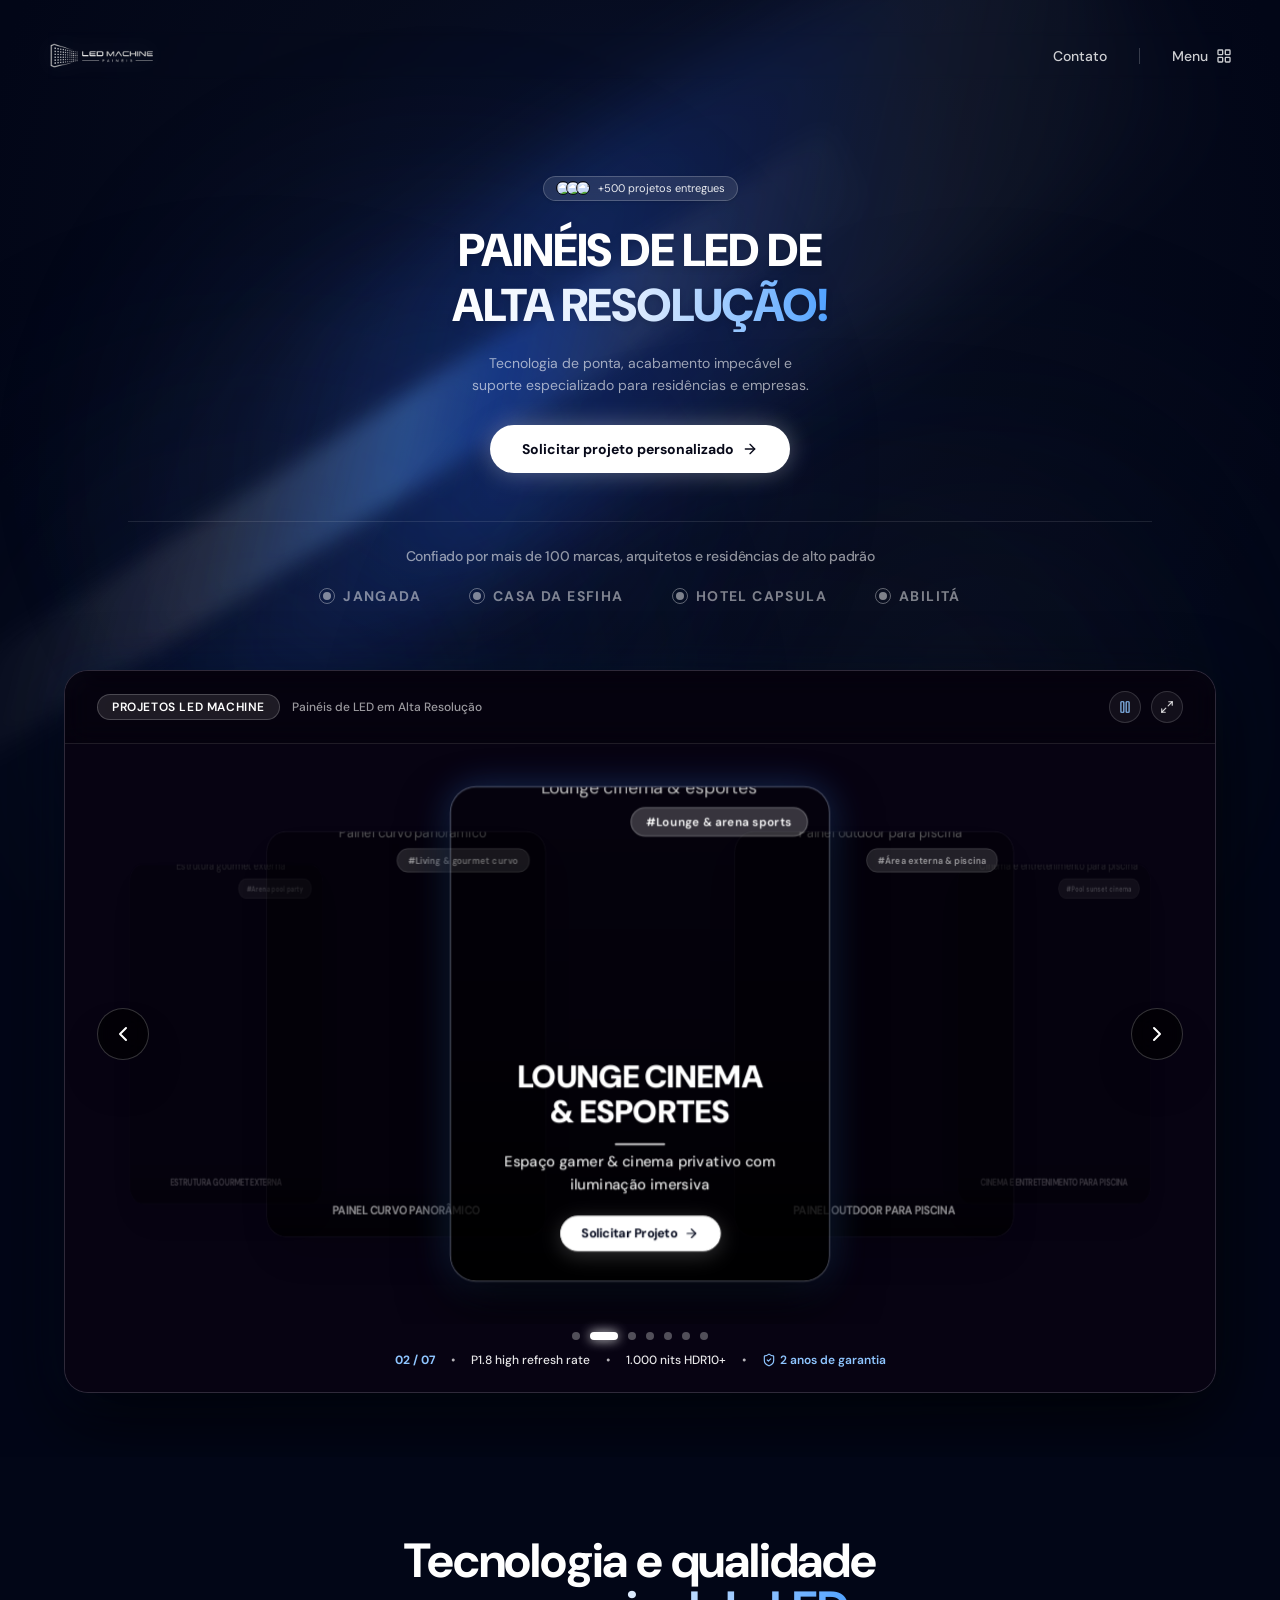
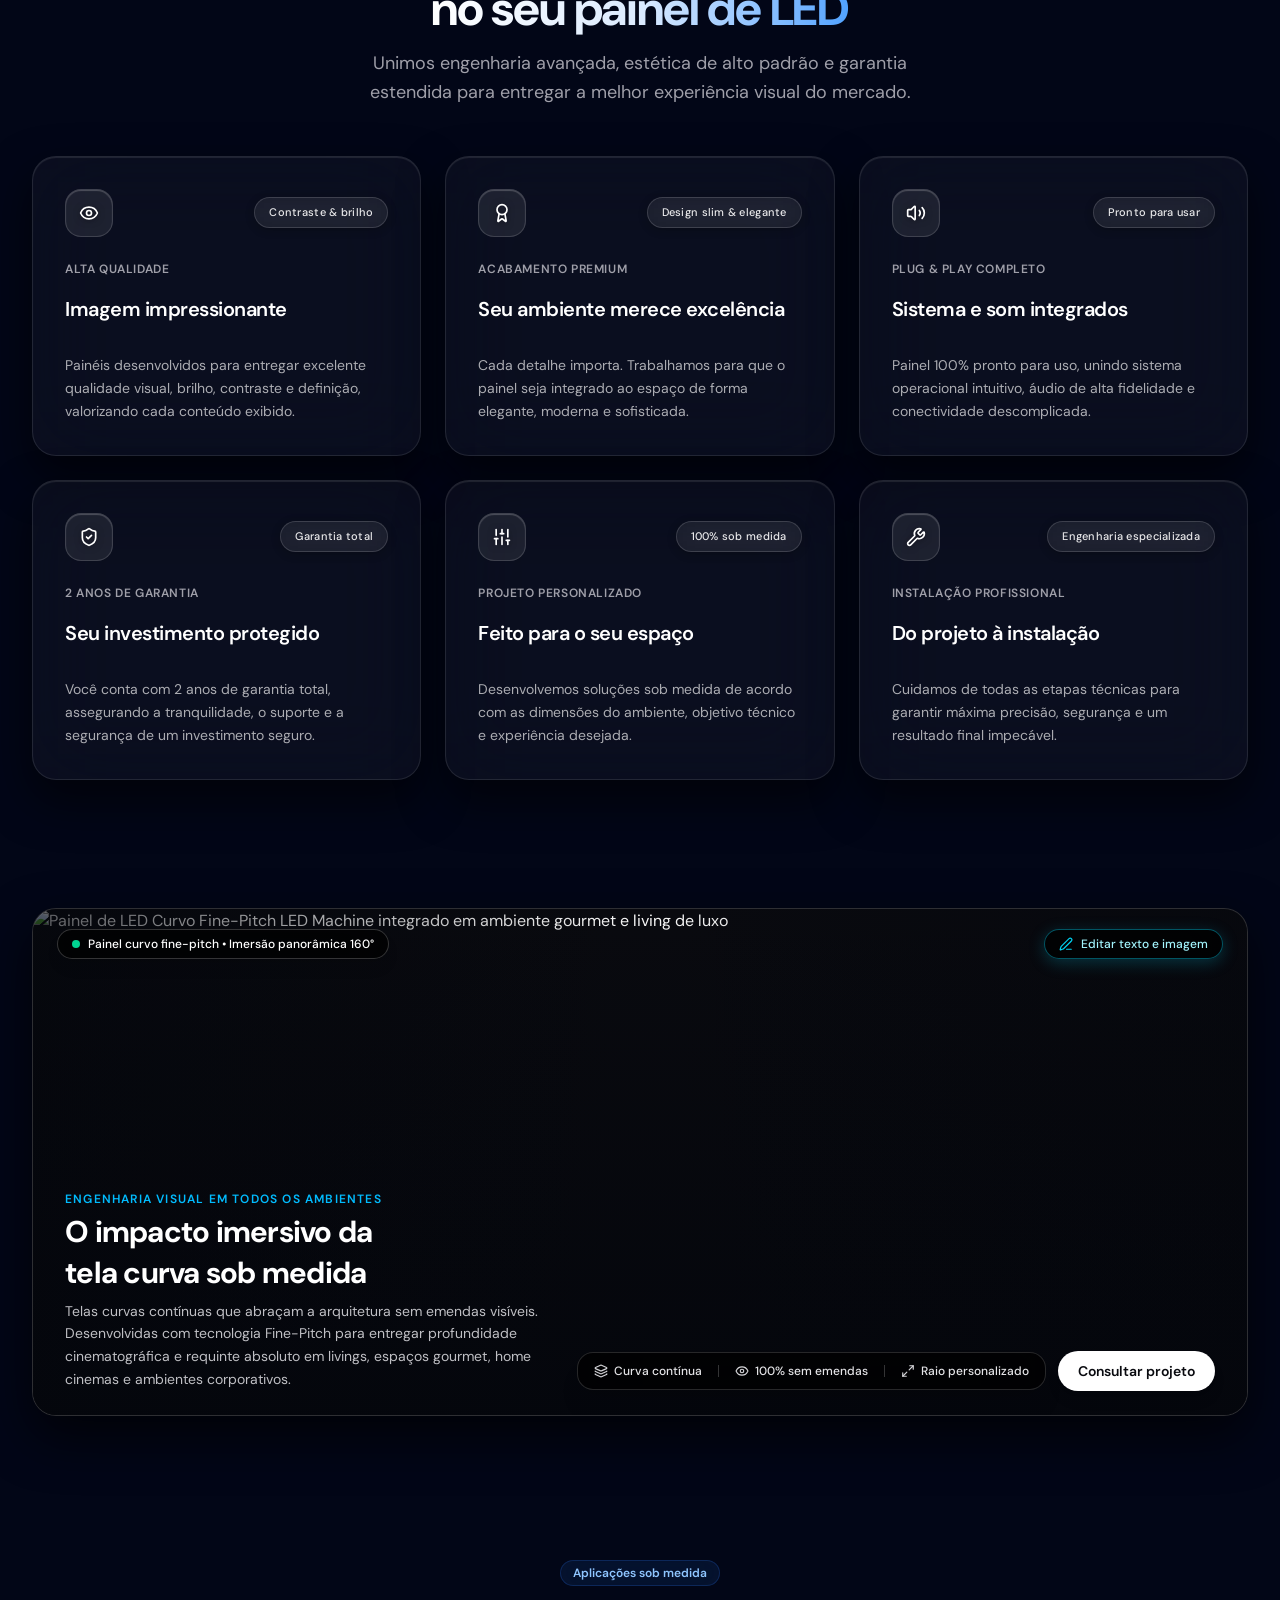
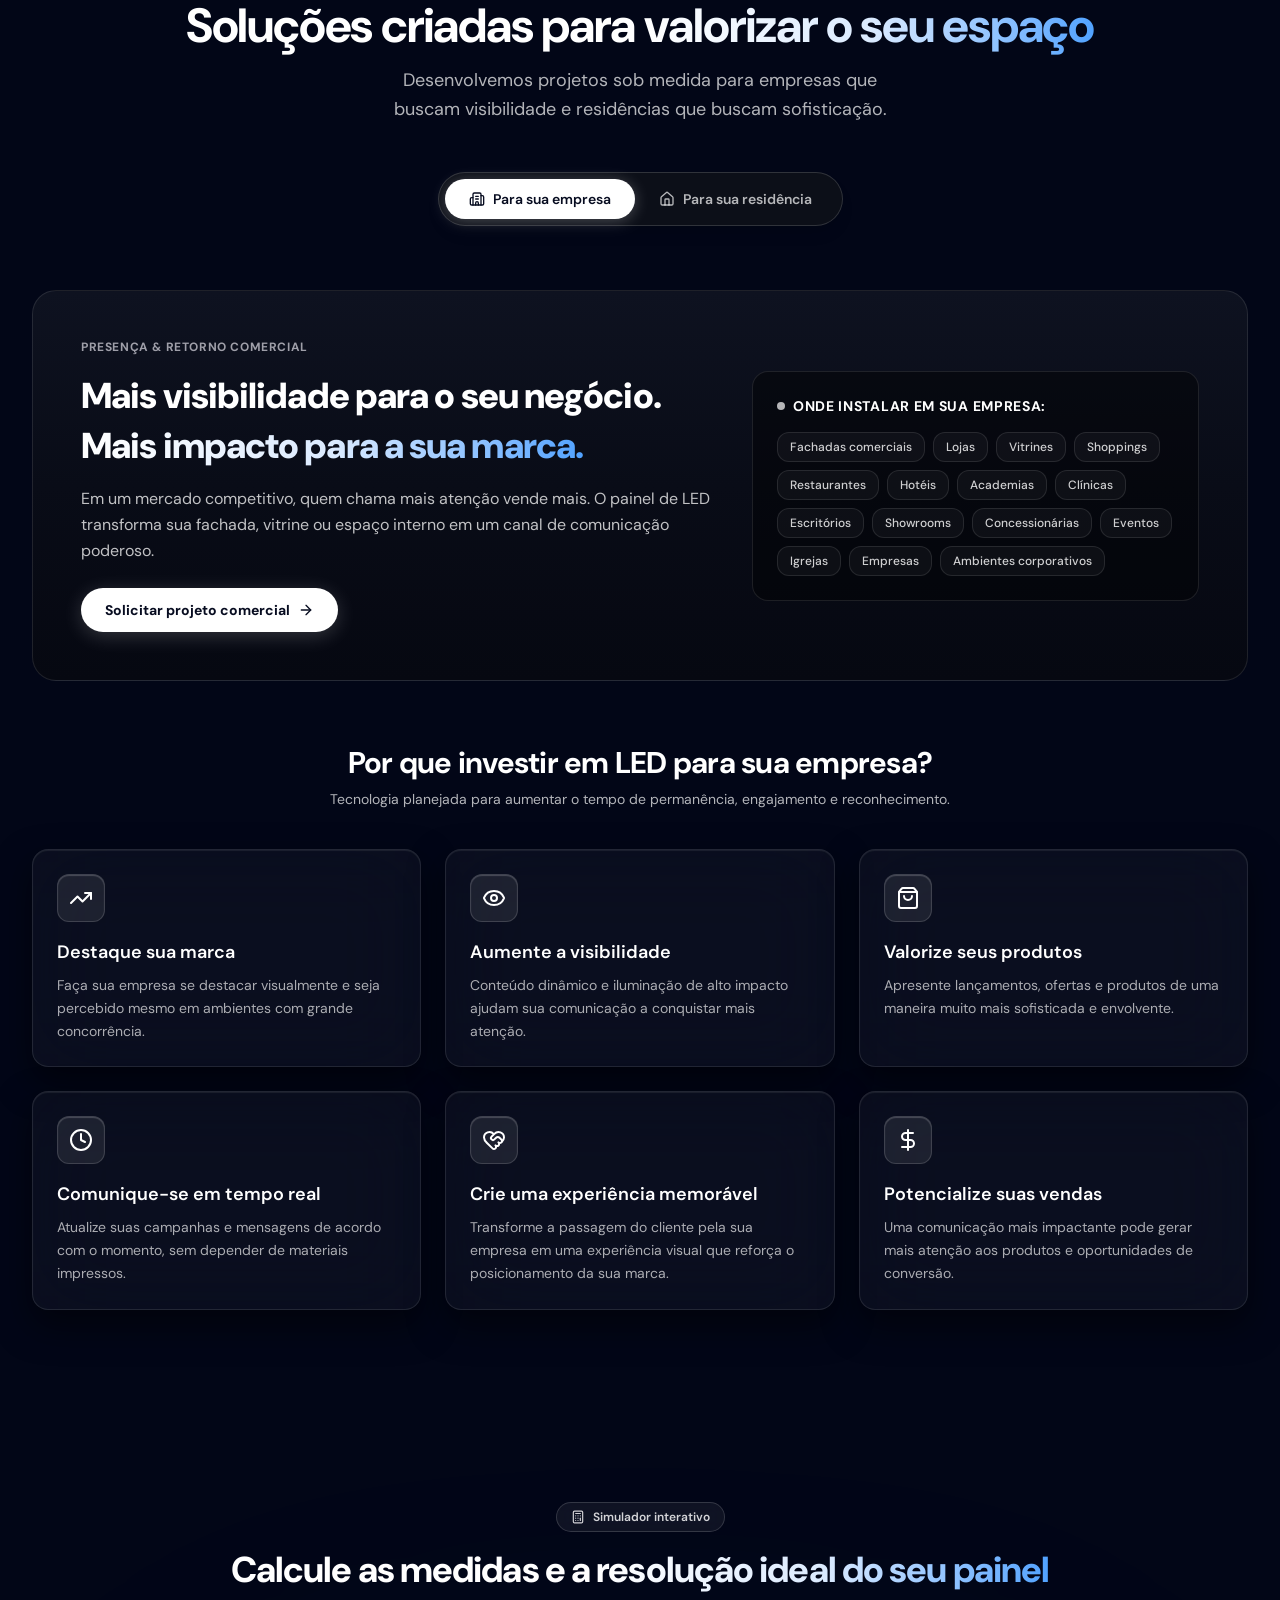
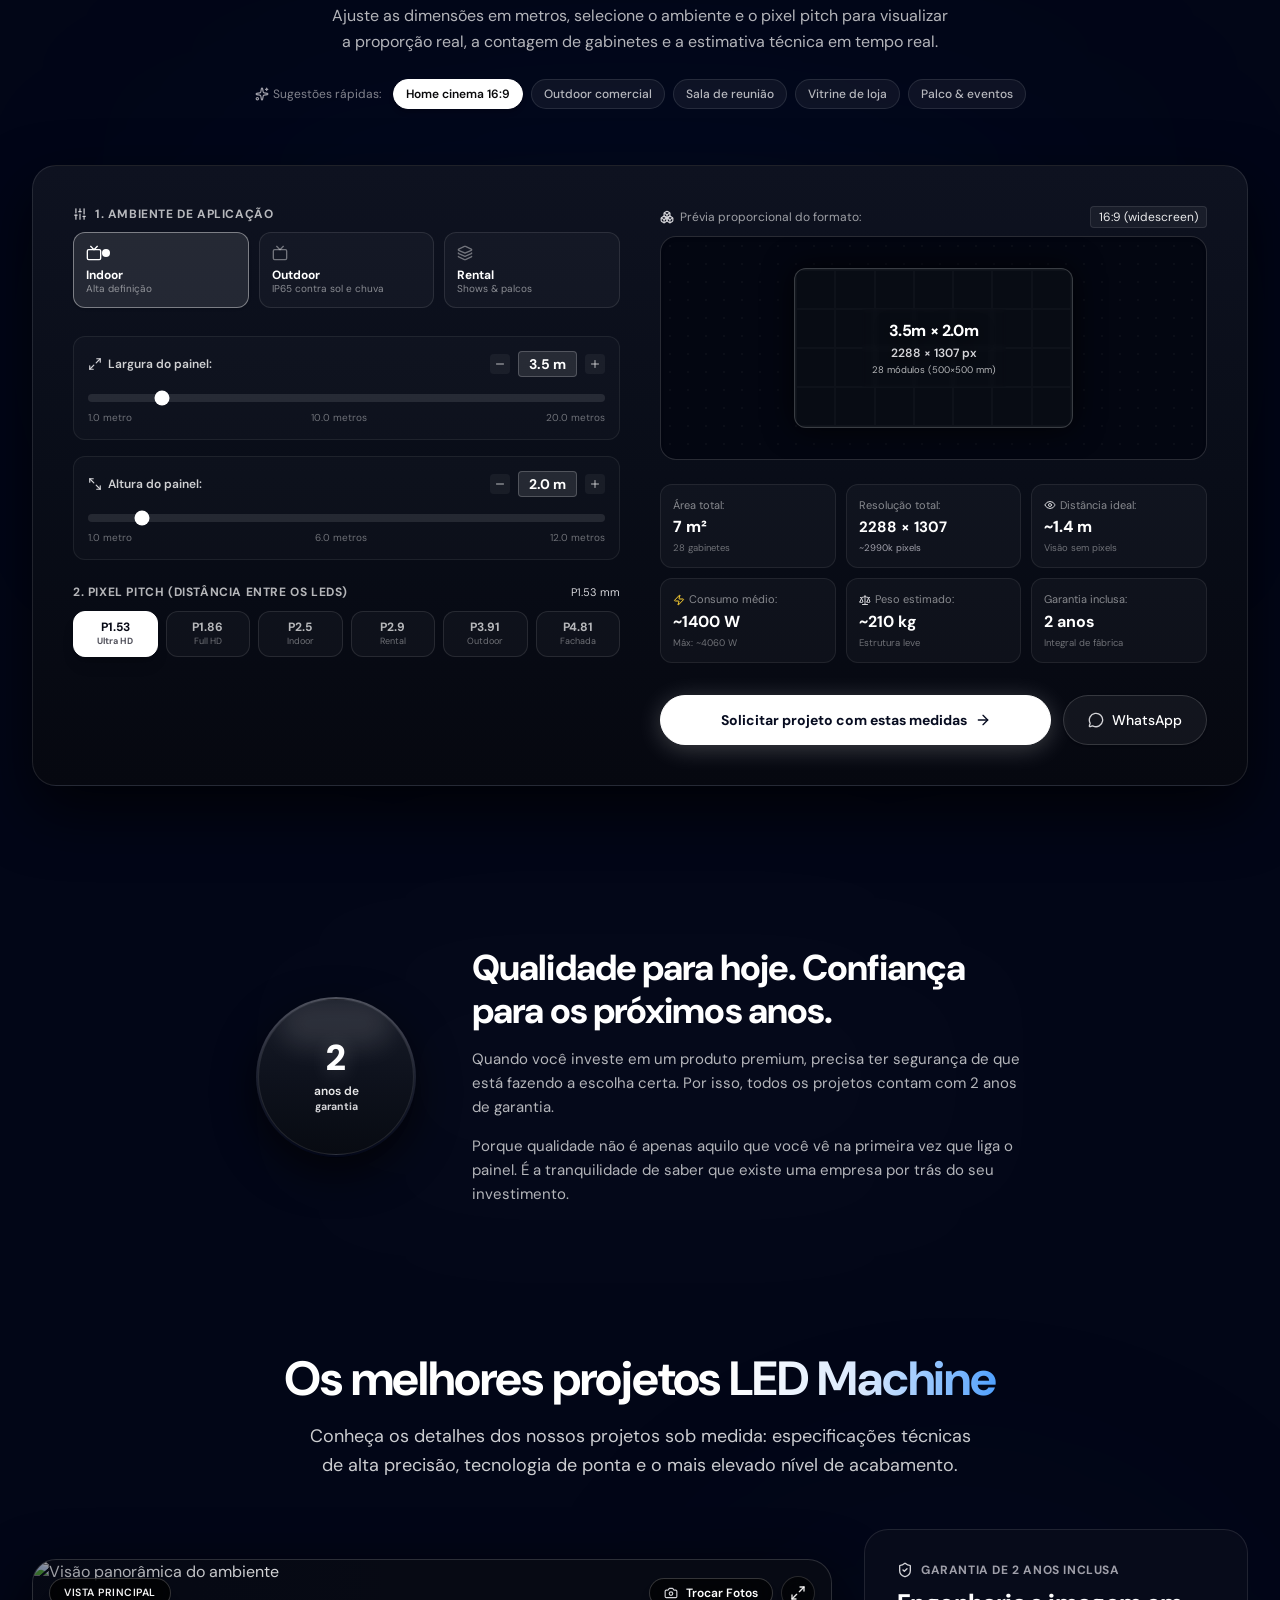
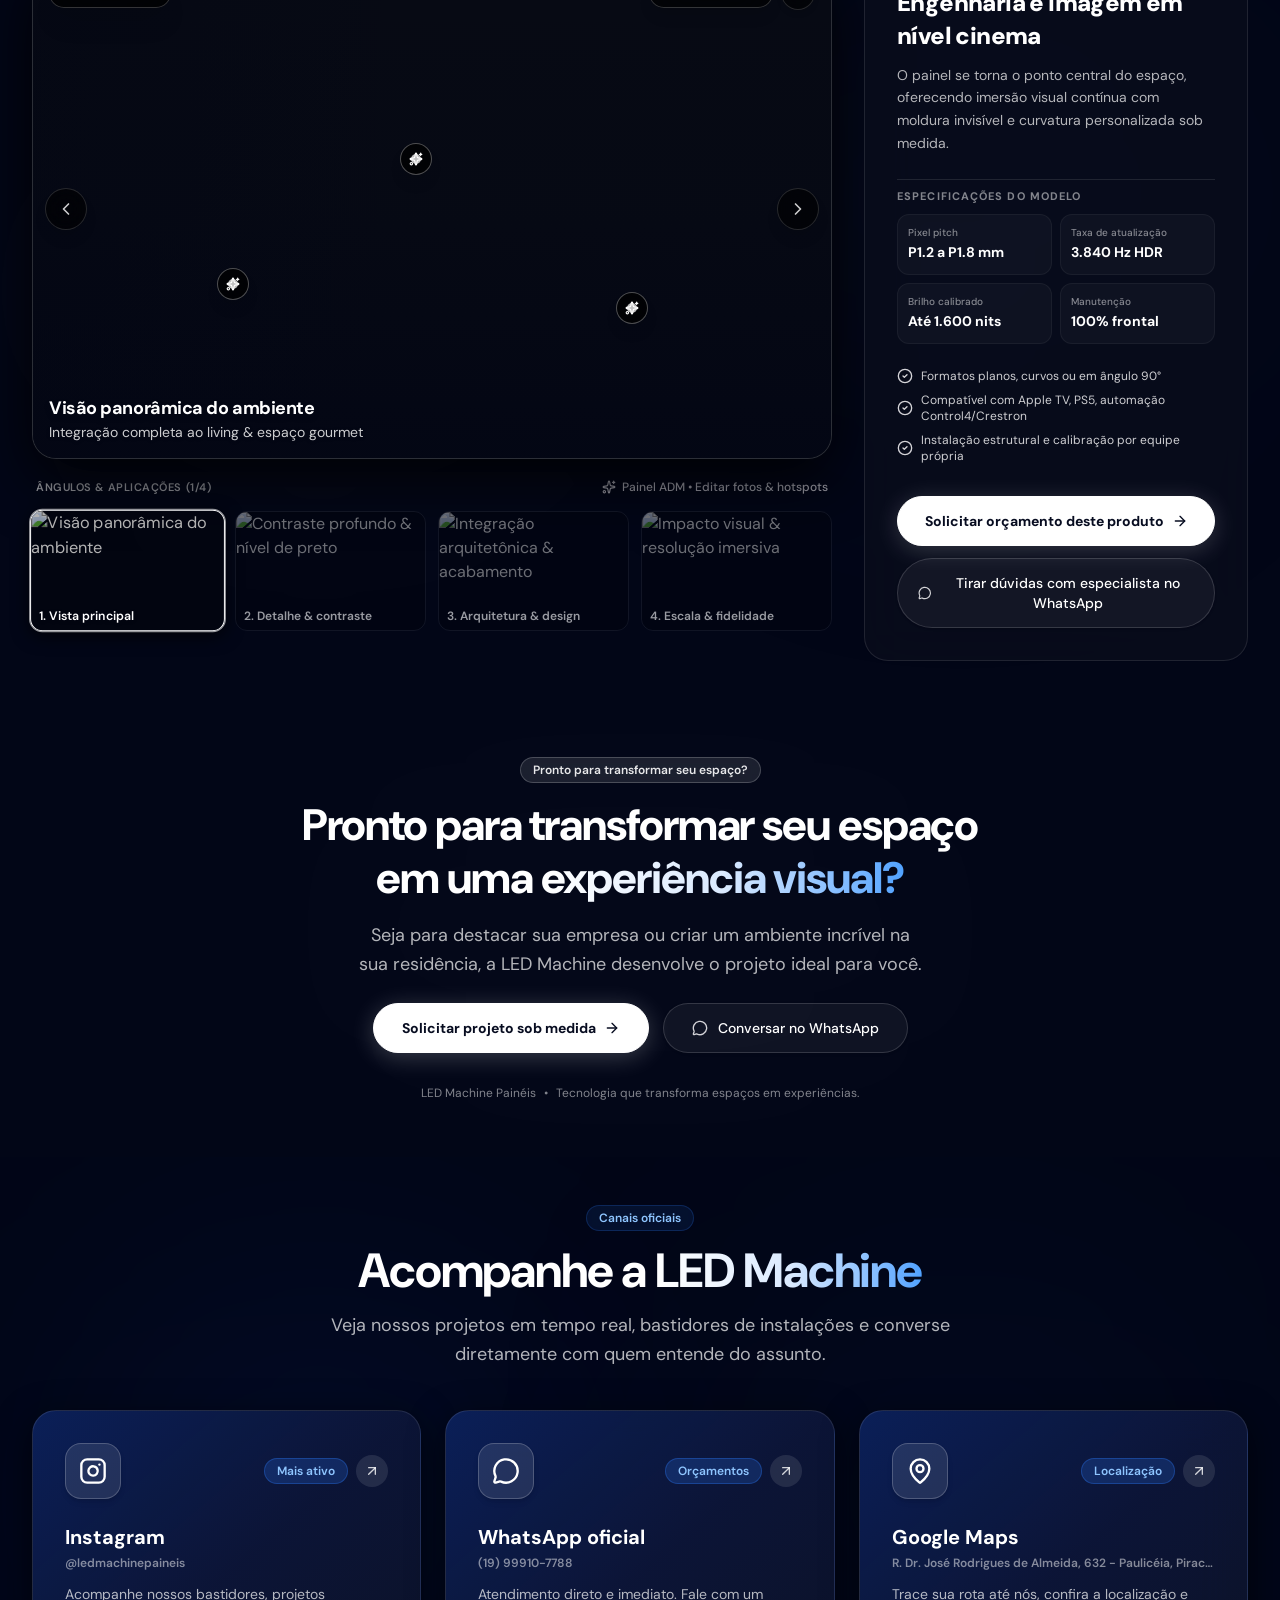
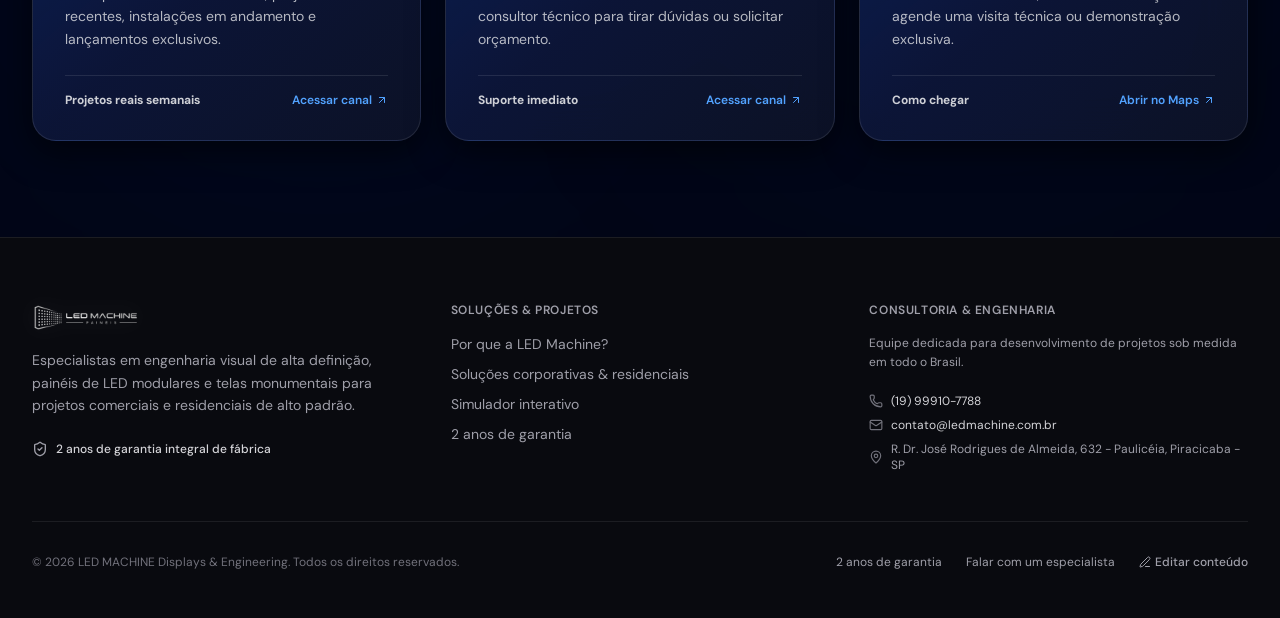
==== hostinger_public_html/index.html @ bffff094 "feat: improve text highlight in solutions section Refactor the title rendering logic in `SolutionsSe" ====
<!doctype html>
<html lang="pt-BR">
  <head>
    <meta charset="UTF-8" />
    <meta name="viewport" content="width=device-width, initial-scale=1.0" />
    <title>LED Machine Painéis — Tecnologia que transforma espaços em experiências</title>
    <meta name="description" content="Painéis de LED de alta qualidade para empresas e residências que buscam mais presença, sofisticação e uma experiência visual diferenciada. 2 anos de garantia." />
    <meta property="og:title" content="LED Machine Painéis — Tecnologia que transforma espaços em experiências" />
    <meta property="og:description" content="Painéis de LED de alta qualidade para empresas e residências que buscam mais presença, sofisticação e uma experiência visual diferenciada. 2 anos de garantia." />
    <meta property="og:type" content="website" />
    <meta name="twitter:card" content="summary_large_image" />
    <link rel="preconnect" href="https://fonts.googleapis.com">
    <link rel="preconnect" href="https://fonts.gstatic.com" crossorigin>
    <link href="https://fonts.googleapis.com/css2?family=DM+Sans:ital,opsz,wght@0,9..40,100..1000;1,9..40,100..1000&display=swap" rel="stylesheet">
    <script type="module" crossorigin src="./assets/index-CLi89p5f.js"></script>
    <link rel="stylesheet" crossorigin href="./assets/index-Dbx97ll_.css">
  </head>
  <body class="bg-[#020617] text-[#ffffff] font-sans antialiased overflow-x-hidden selection:bg-blue-600 selection:text-white">
    <div id="root"></div>
  </body>
</html>
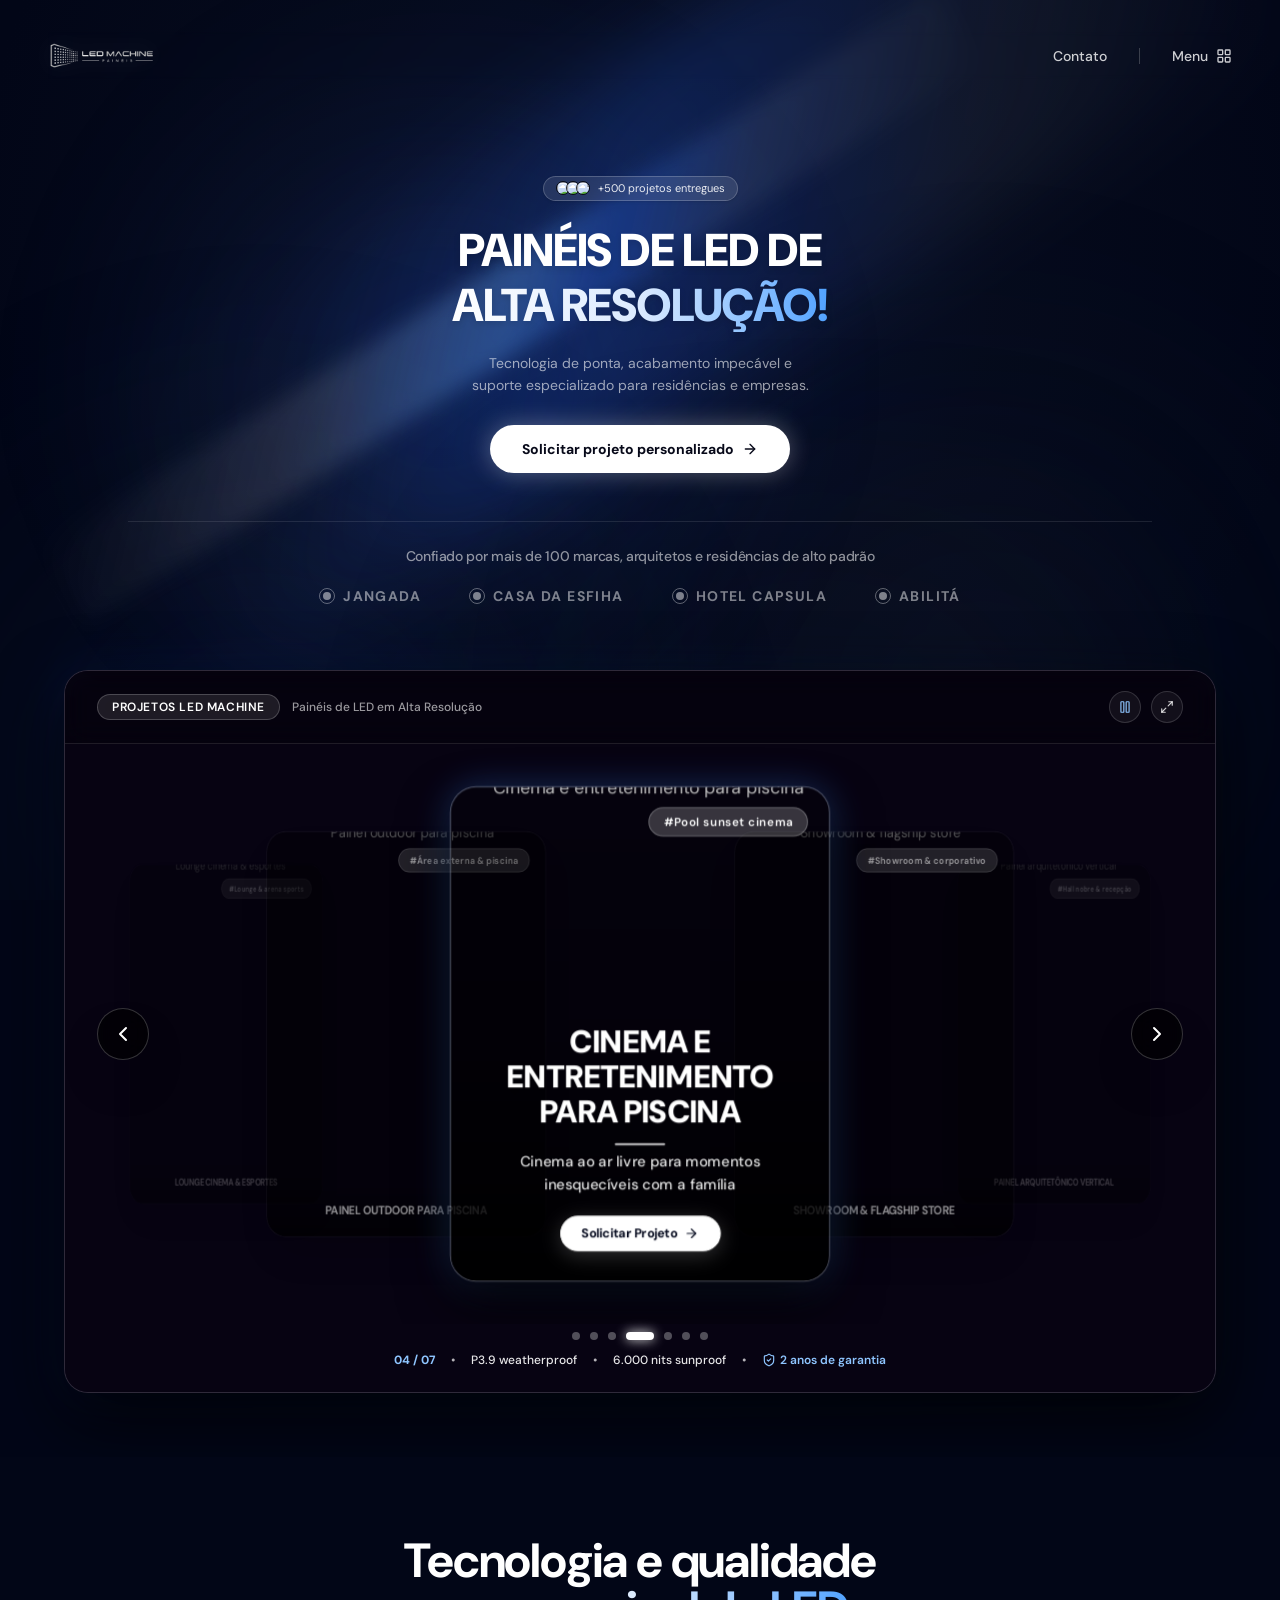
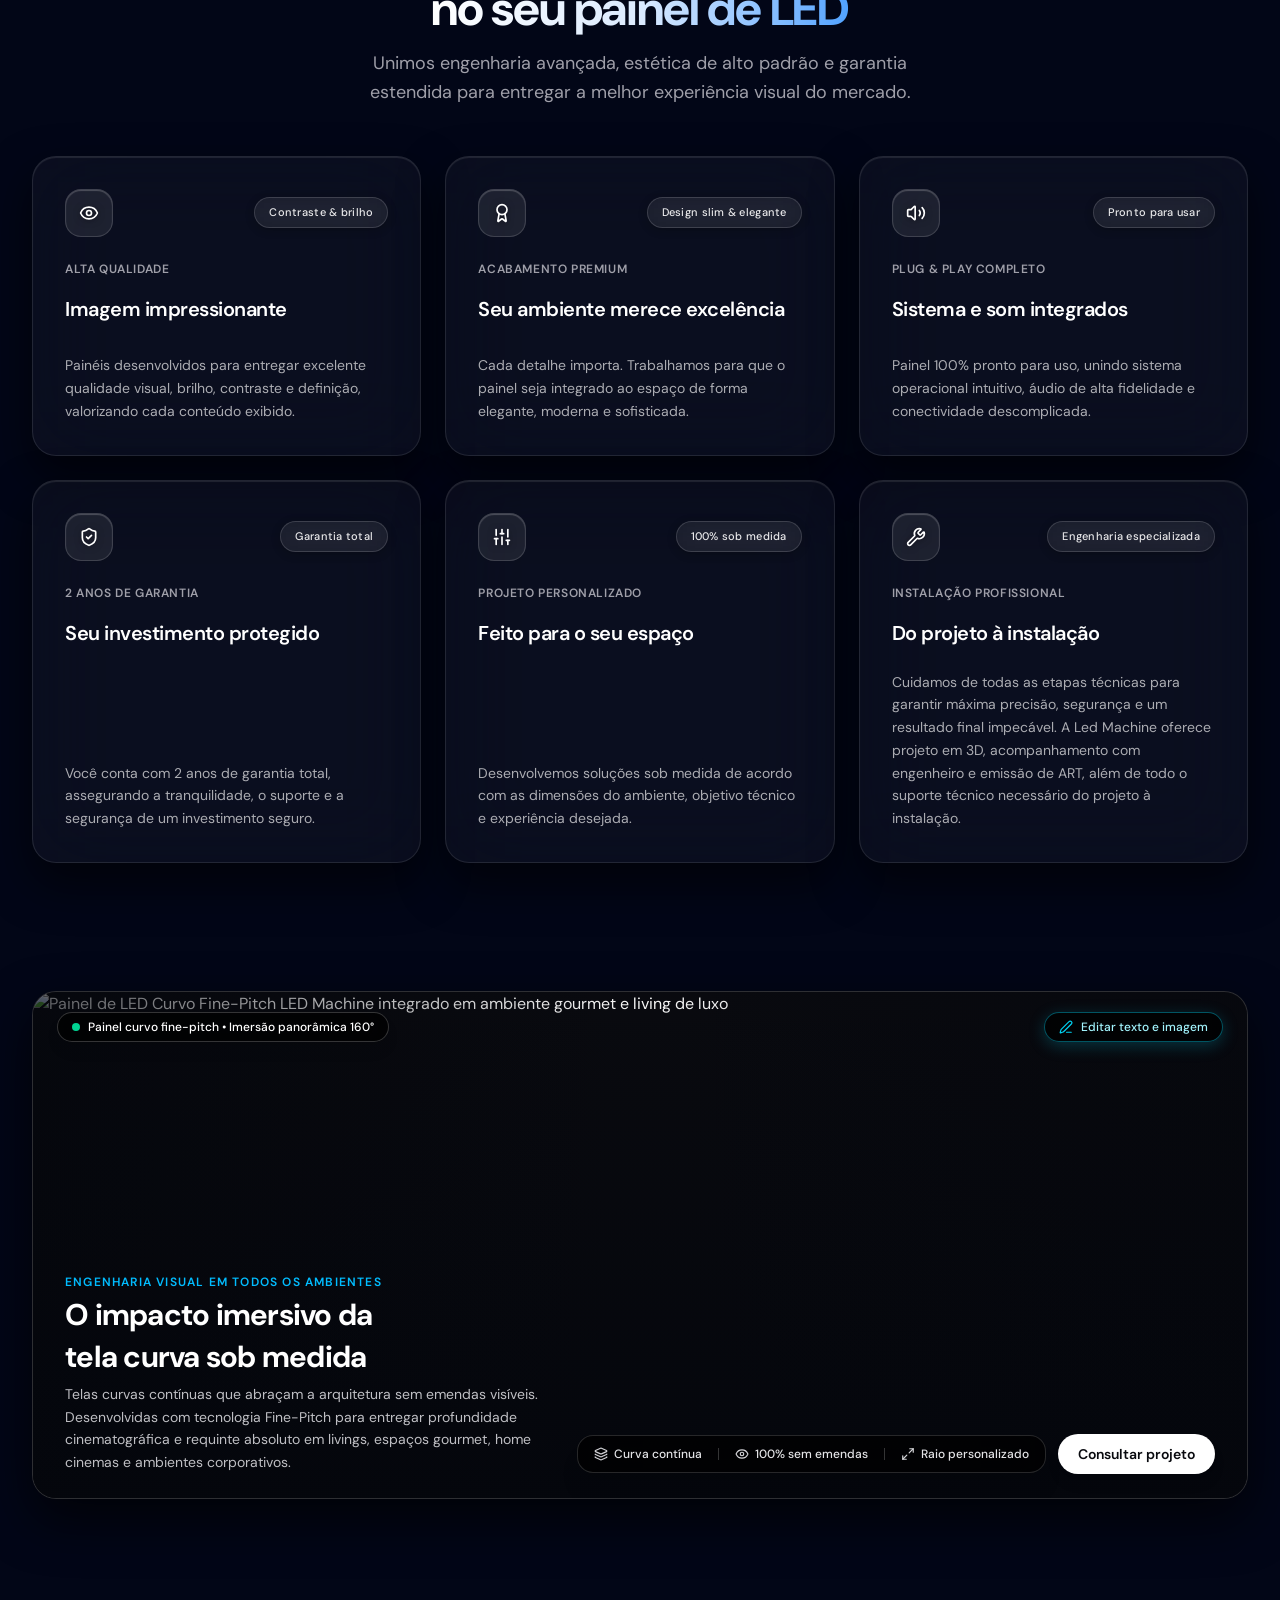
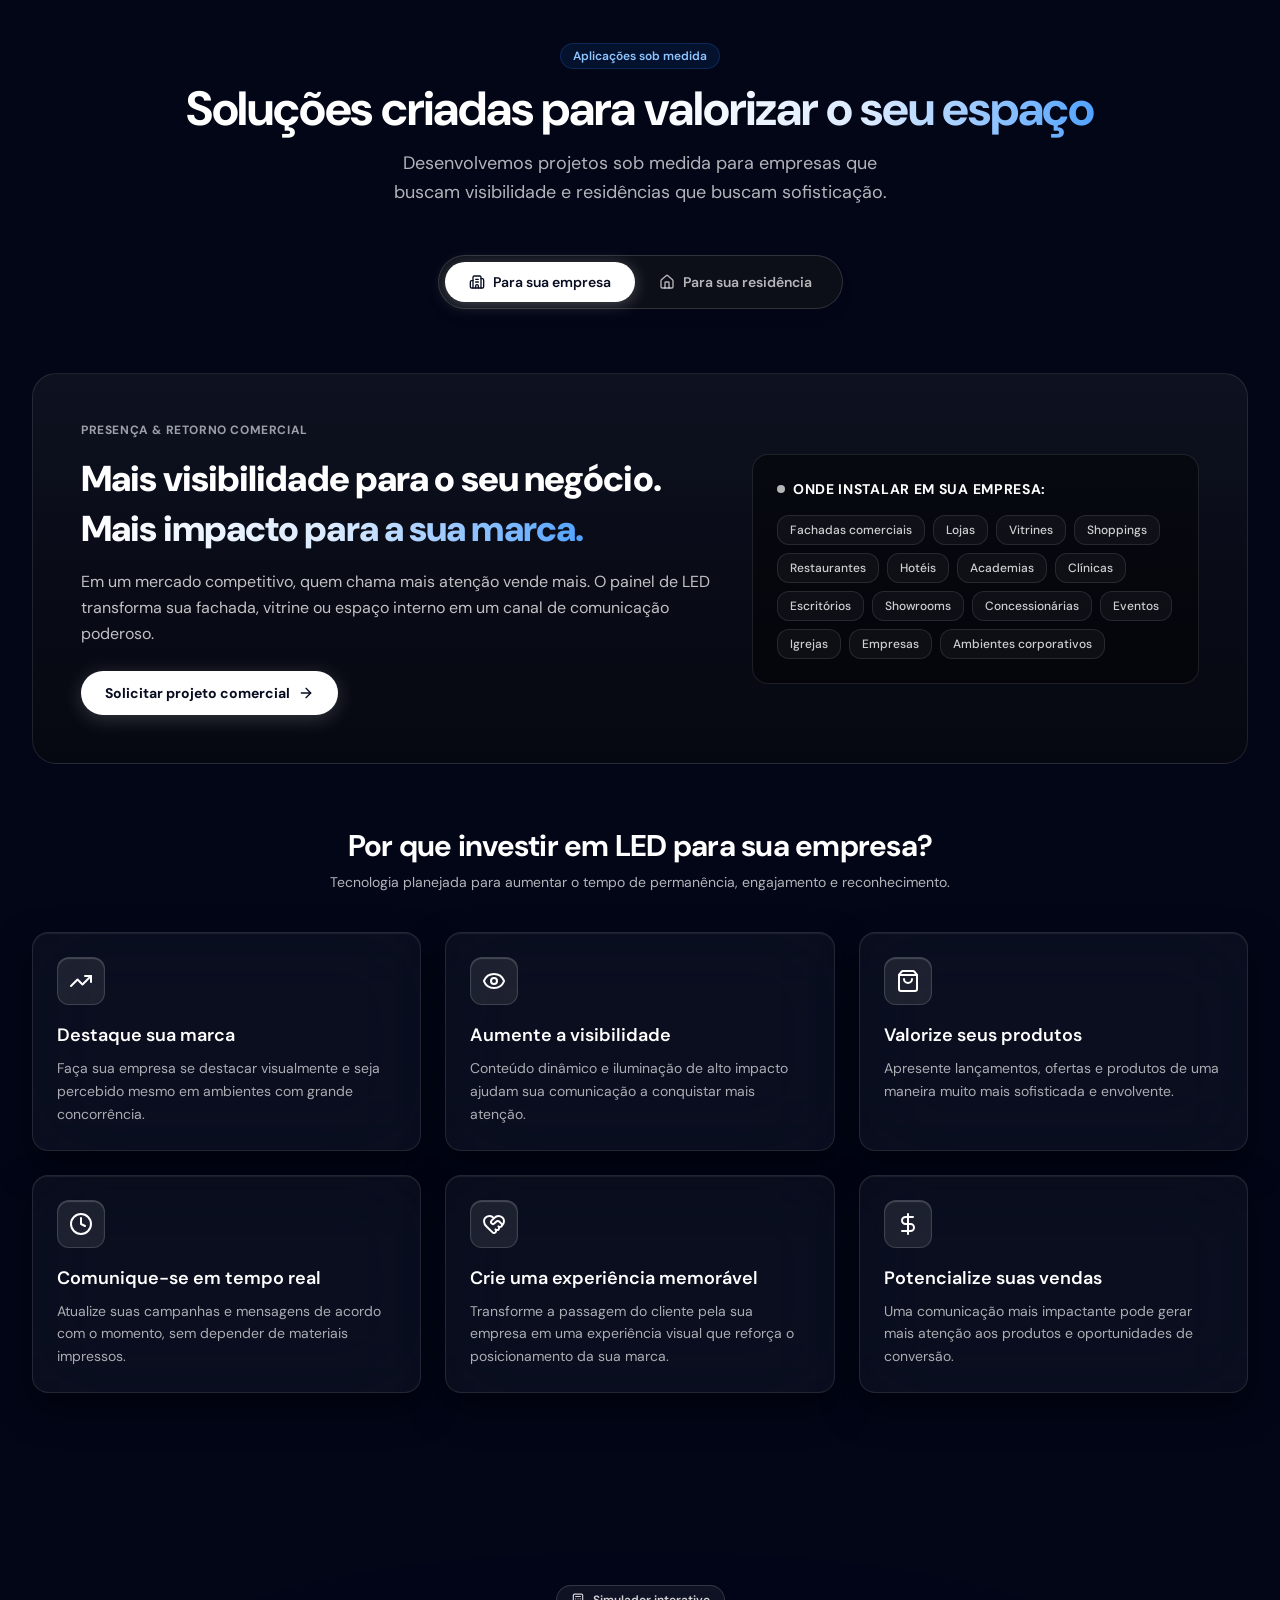
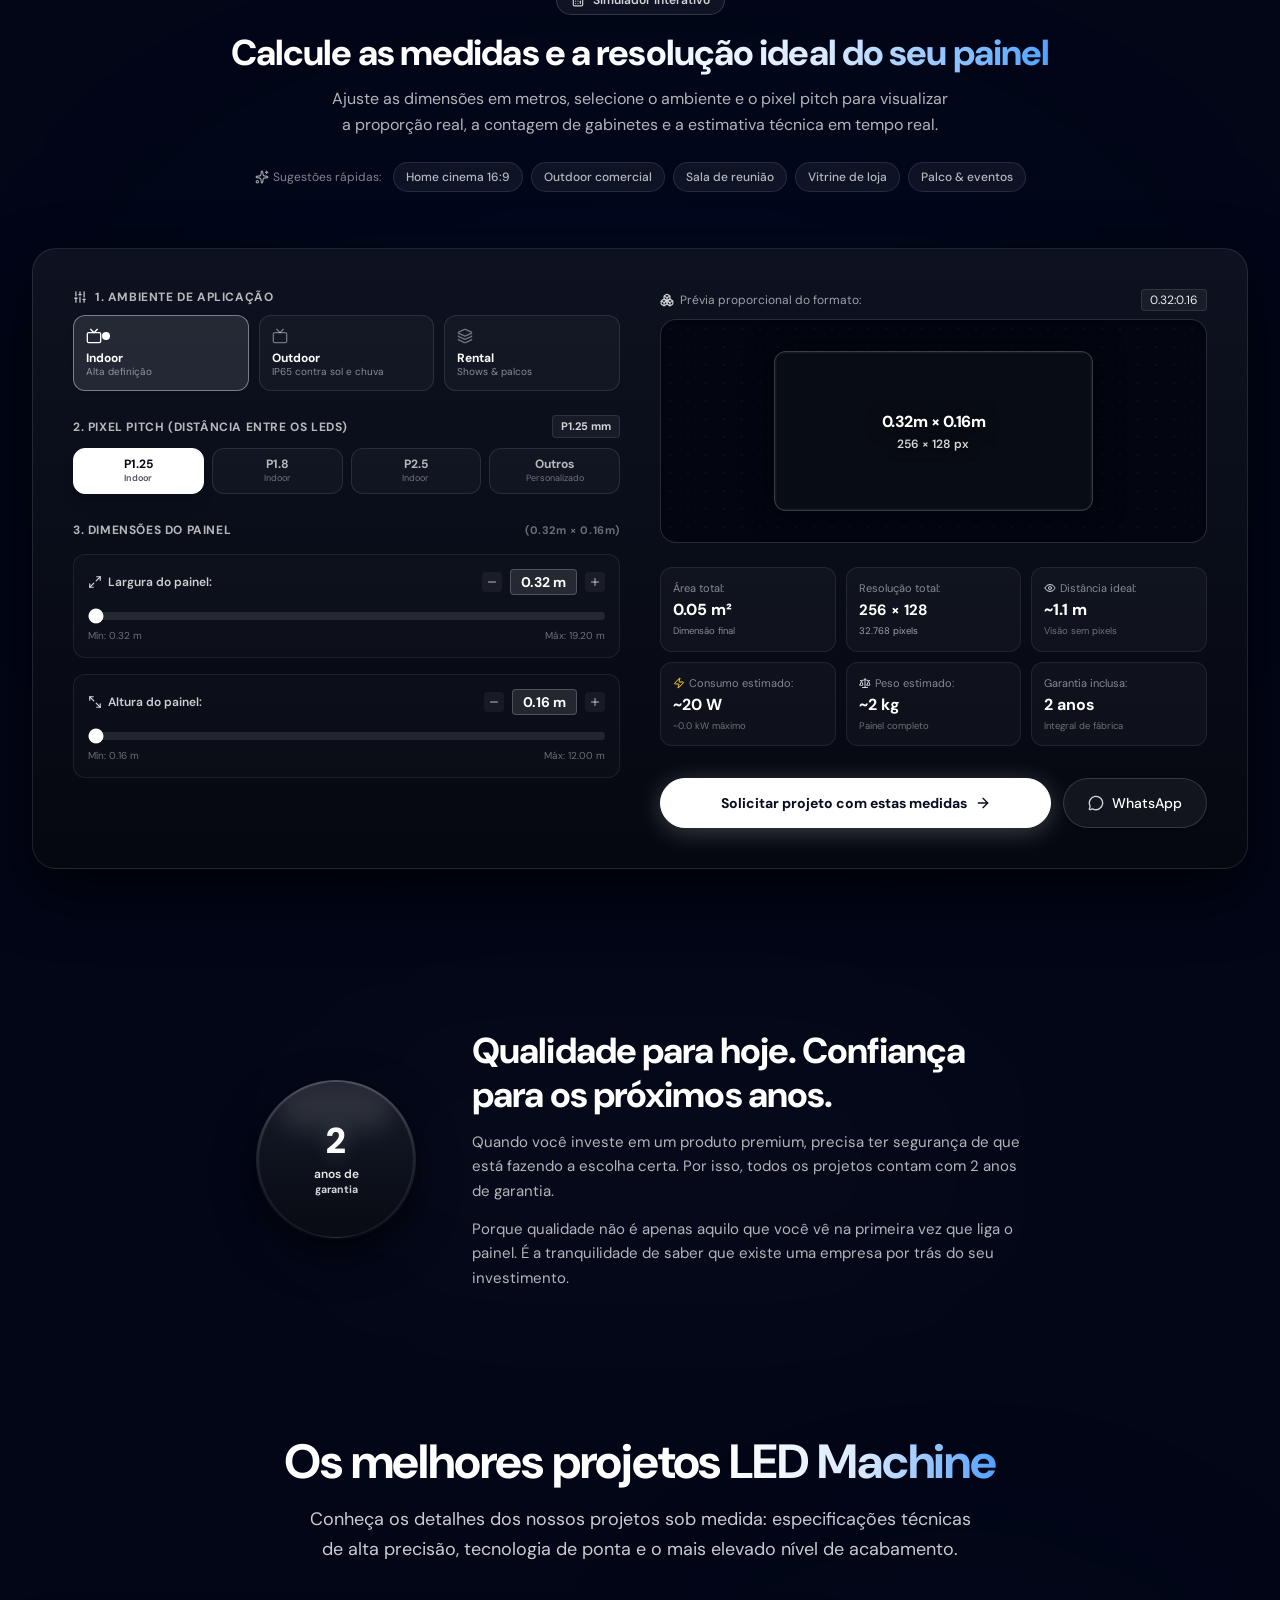
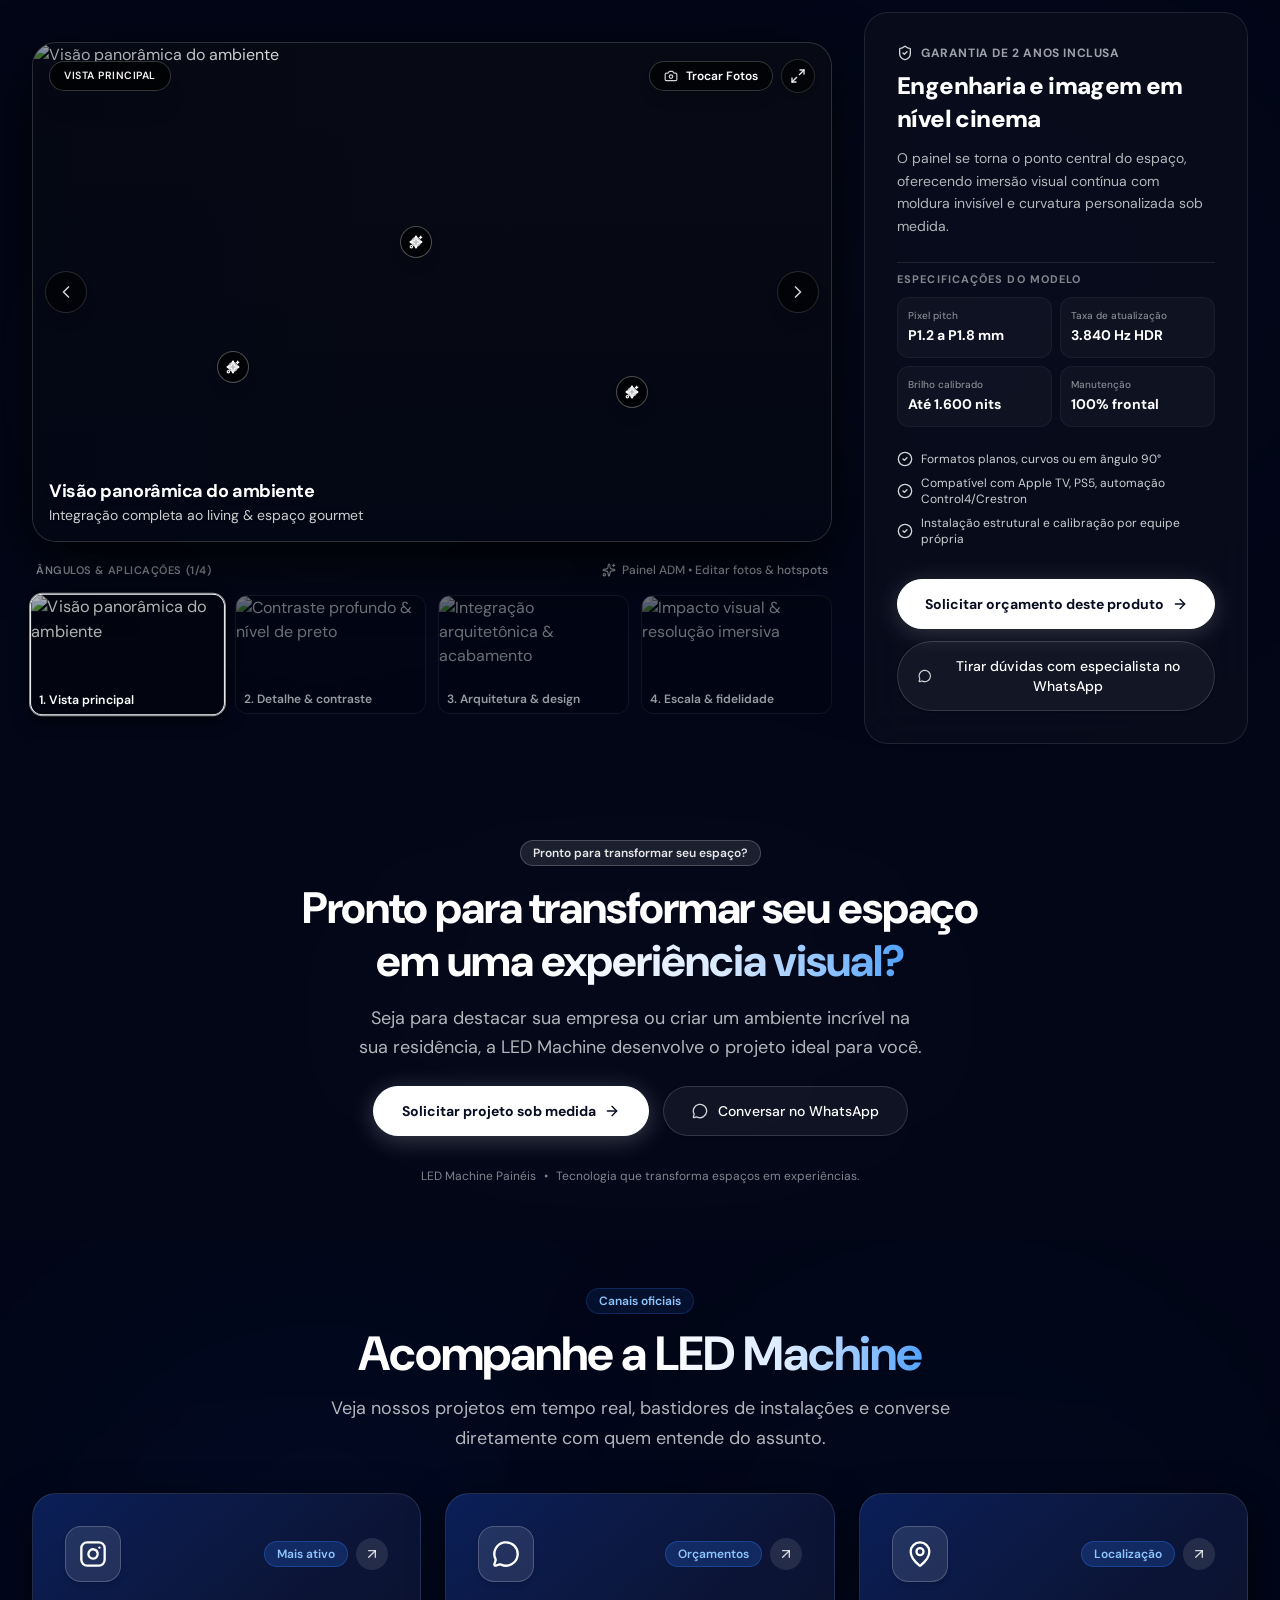
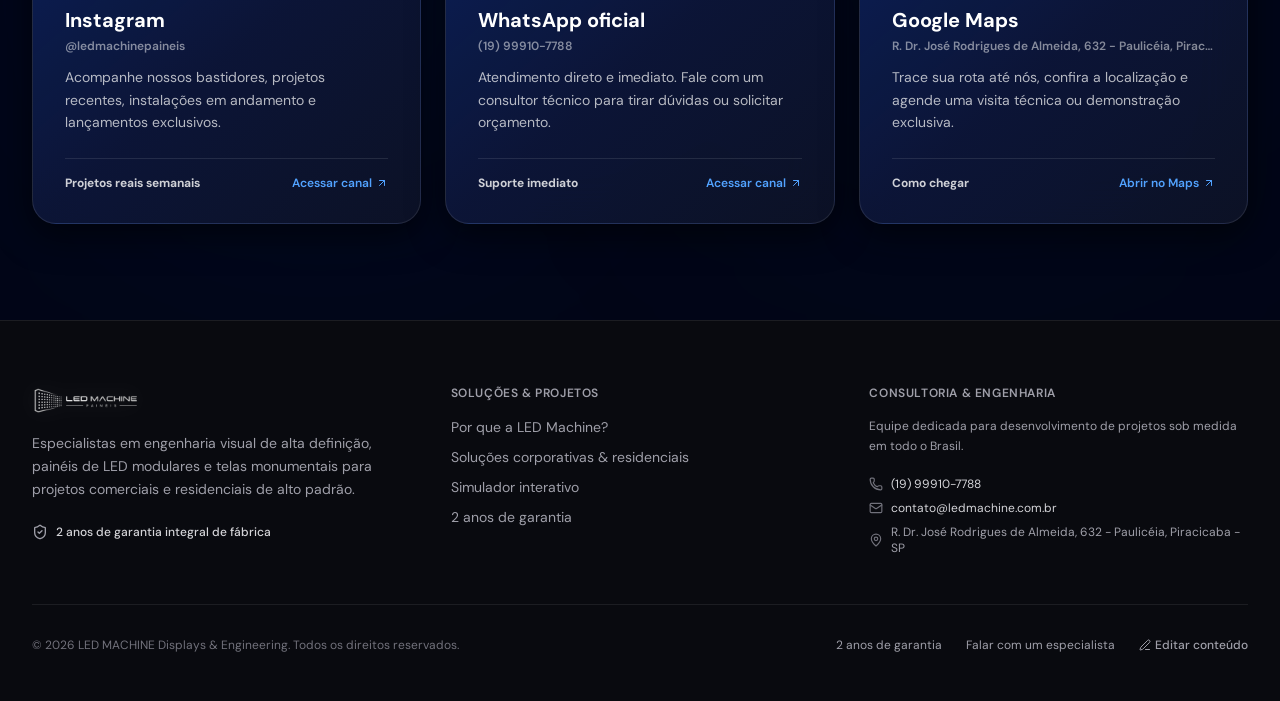
==== commit 0f2ed82b: "chore: configure hosting and update assets - Add Apache configuration for SPA routing, HTTPS redirec" ====
--- a/hostinger_public_html/index.html
+++ b/hostinger_public_html/index.html
@@ -12,8 +12,8 @@
     <link rel="preconnect" href="https://fonts.googleapis.com">
     <link rel="preconnect" href="https://fonts.gstatic.com" crossorigin>
     <link href="https://fonts.googleapis.com/css2?family=DM+Sans:ital,opsz,wght@0,9..40,100..1000;1,9..40,100..1000&display=swap" rel="stylesheet">
-    <script type="module" crossorigin src="./assets/index-CLi89p5f.js"></script>
-    <link rel="stylesheet" crossorigin href="./assets/index-Dbx97ll_.css">
+    <script type="module" crossorigin src="./assets/index-DTysBjjG.js"></script>
+    <link rel="stylesheet" crossorigin href="./assets/index-f1JLbpvz.css">
   </head>
   <body class="bg-[#020617] text-[#ffffff] font-sans antialiased overflow-x-hidden selection:bg-blue-600 selection:text-white">
     <div id="root"></div>
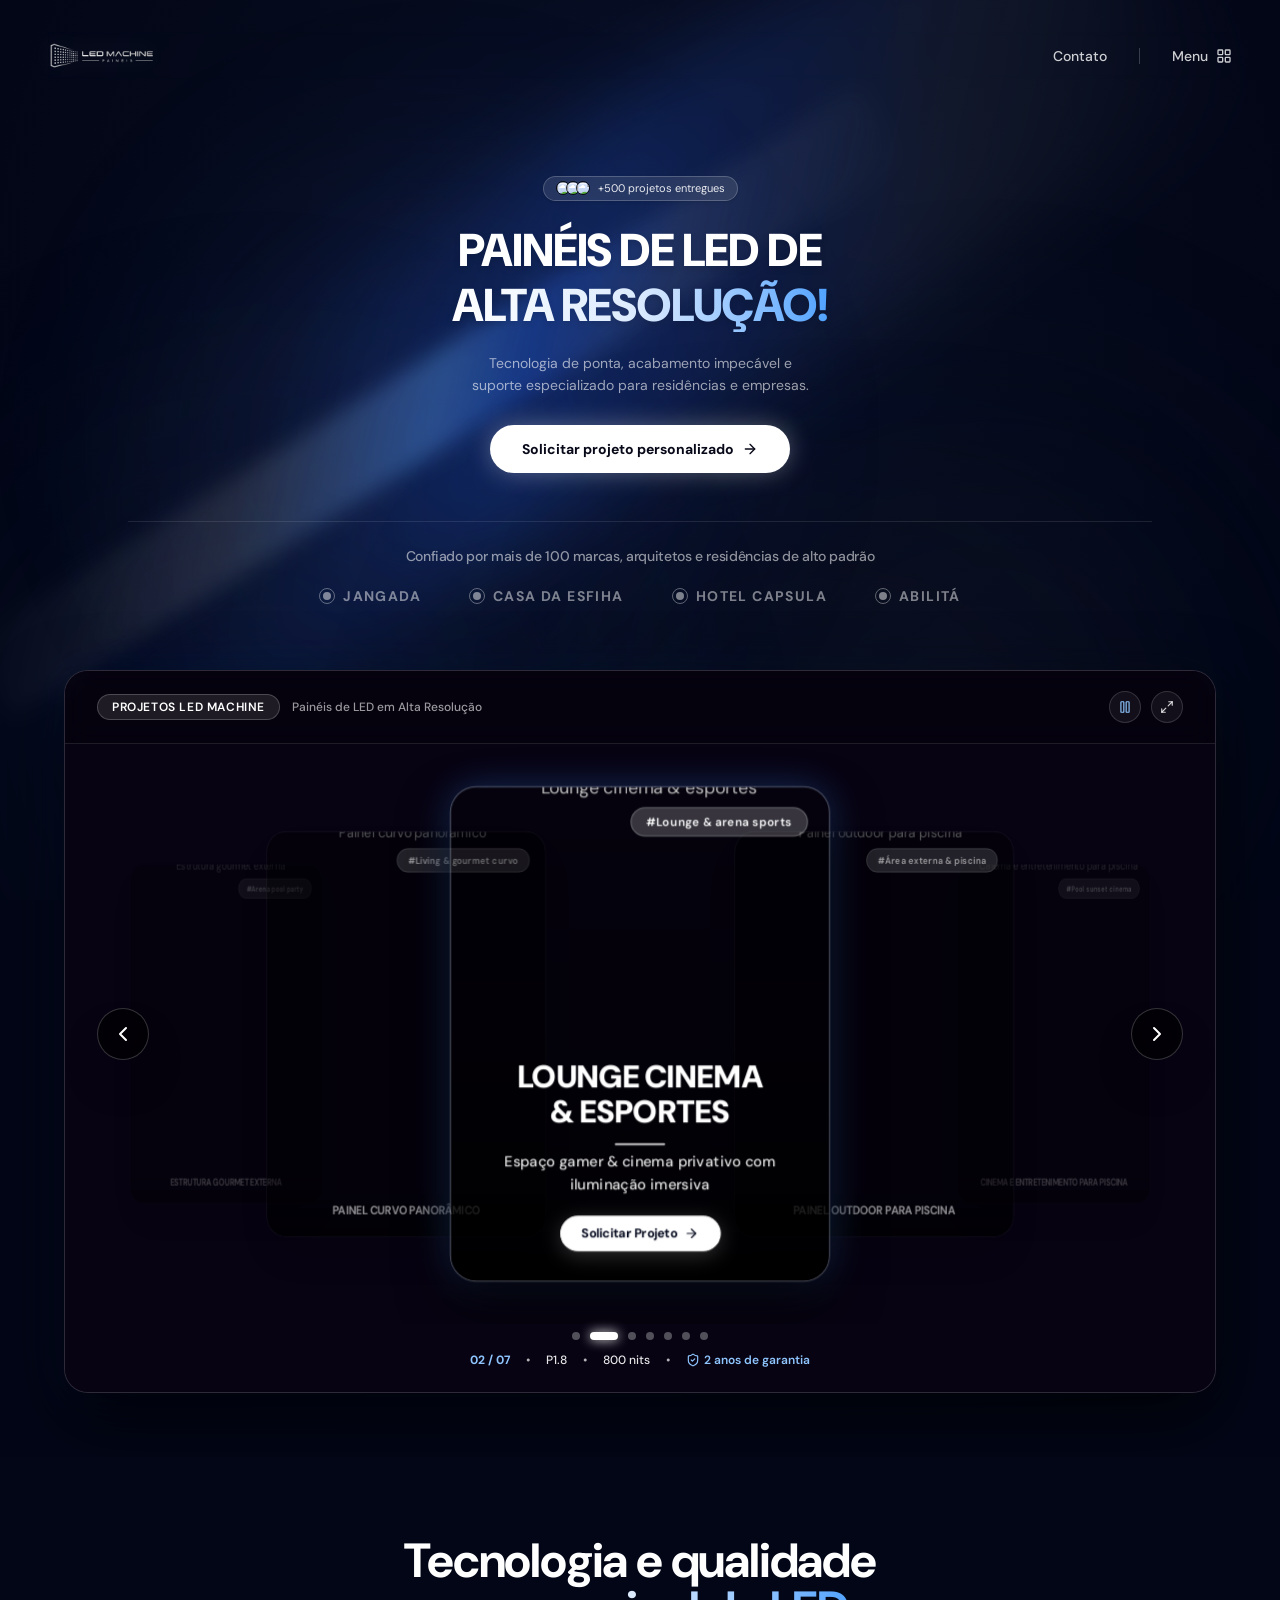
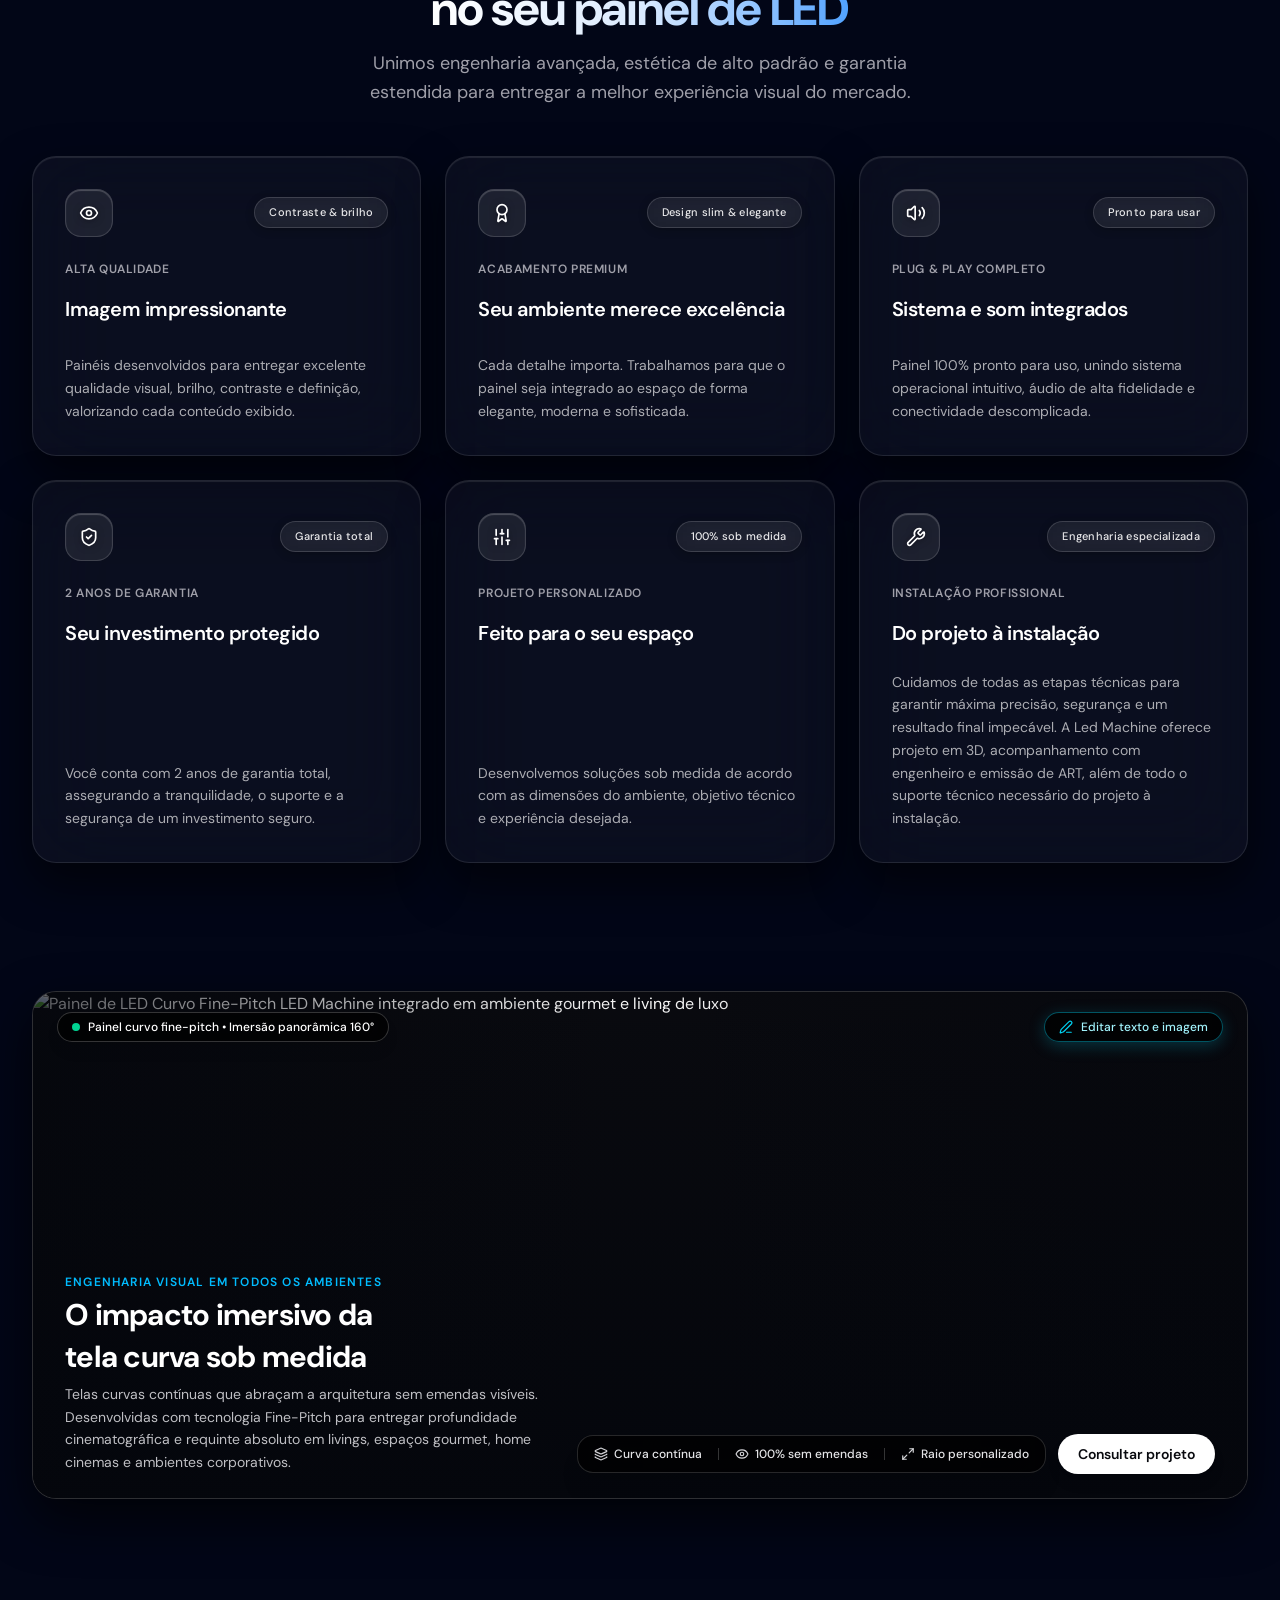
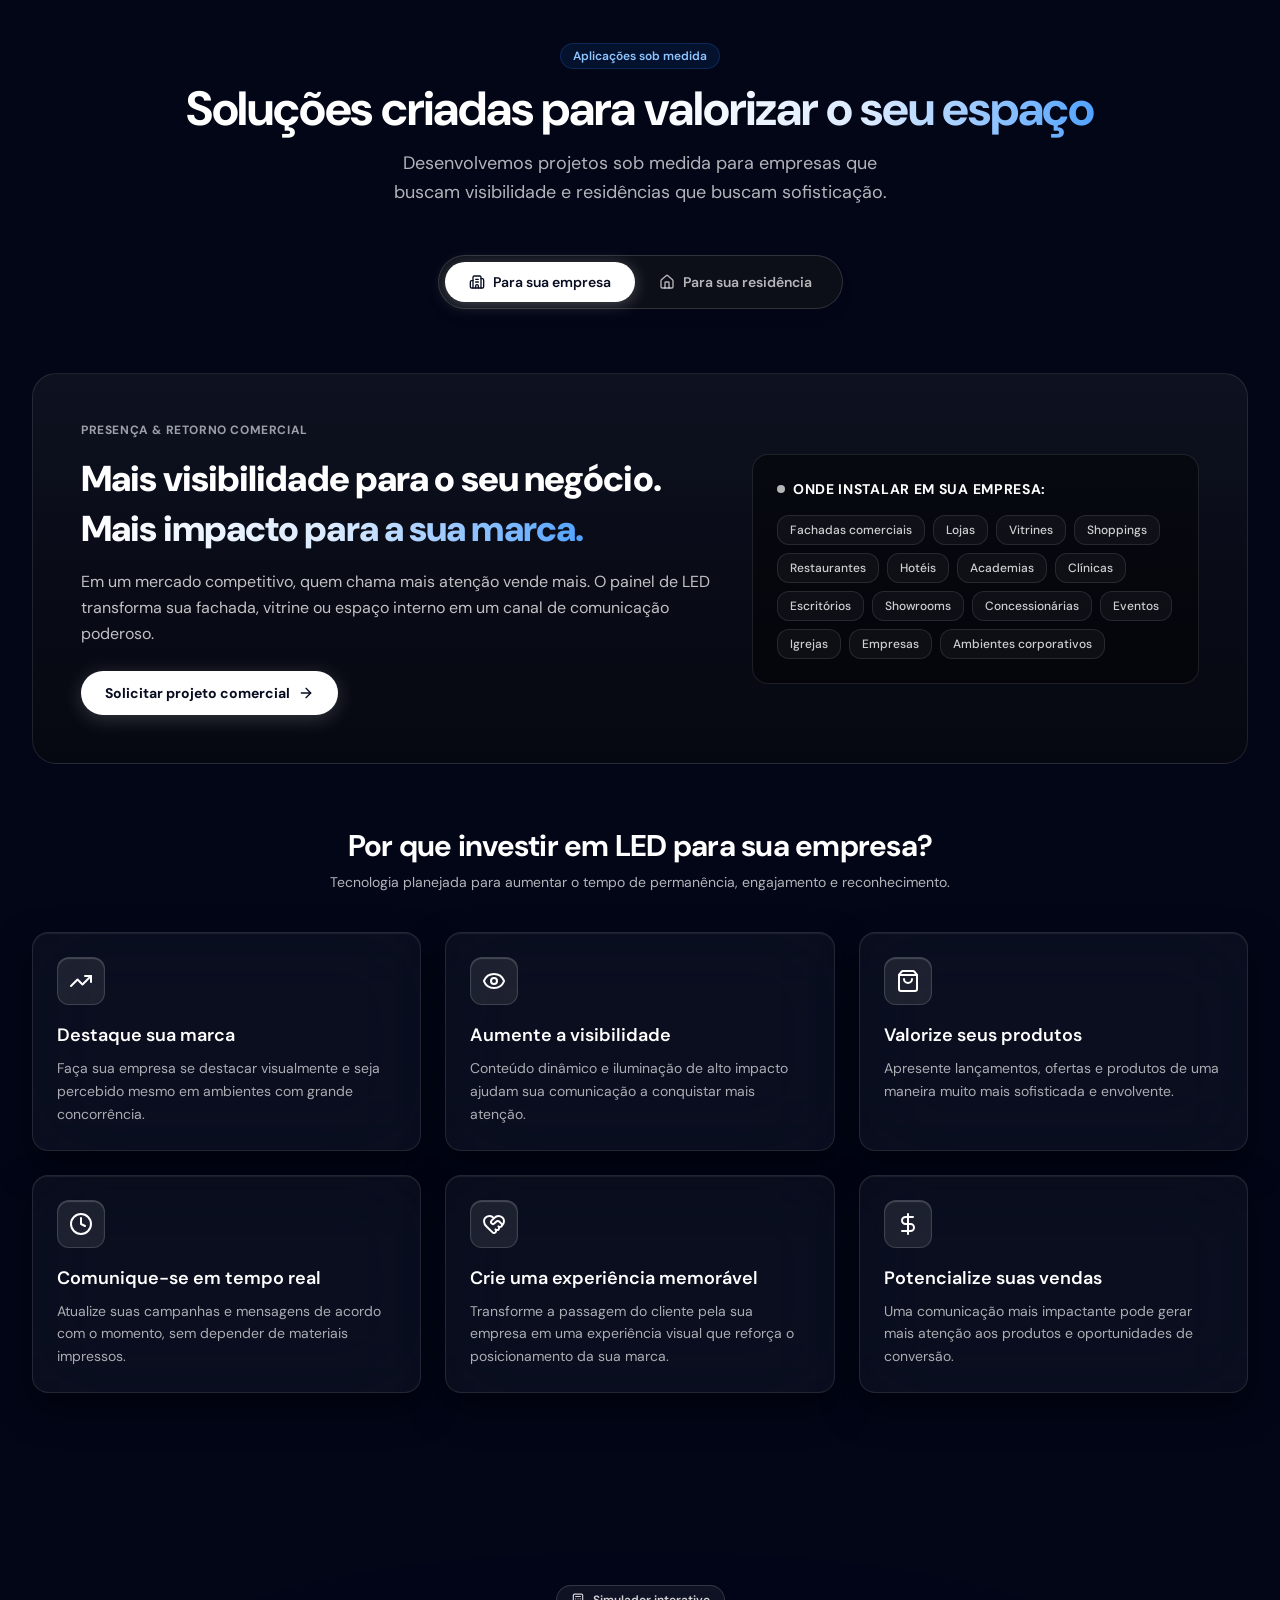
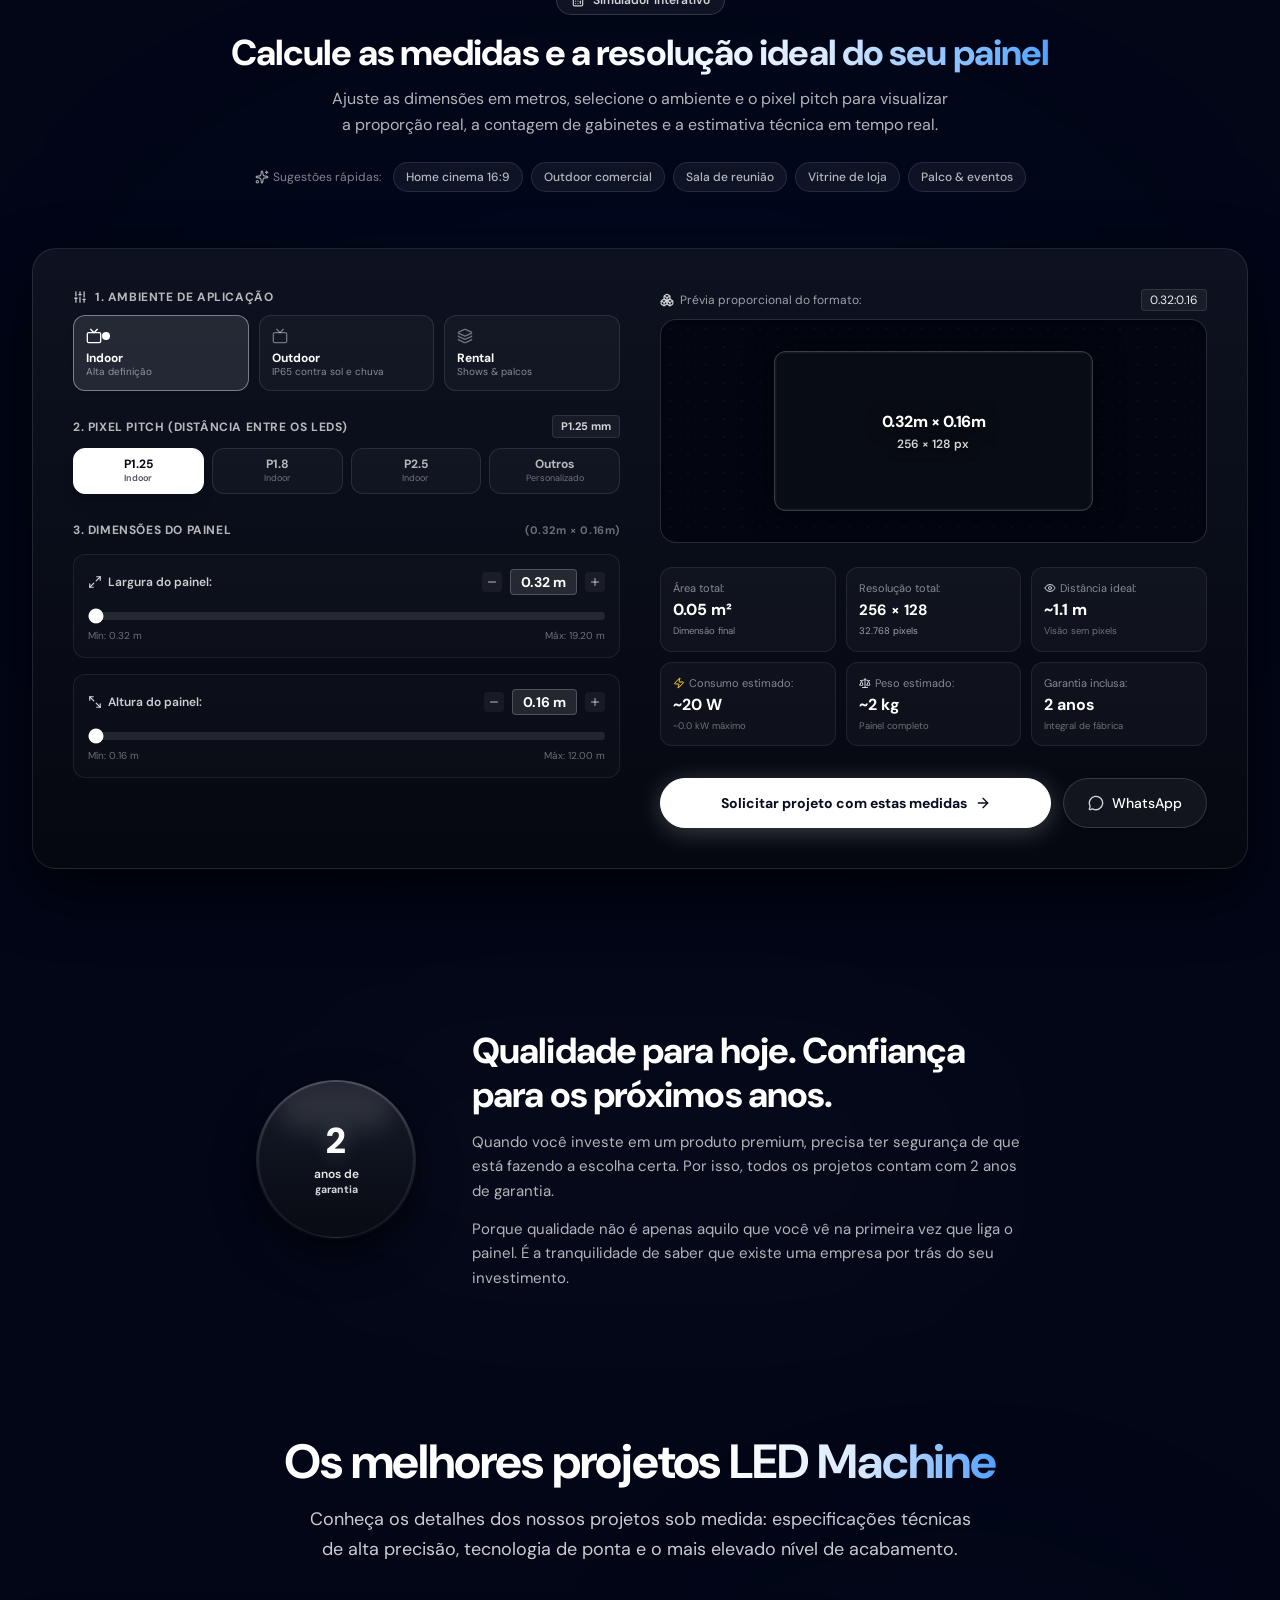
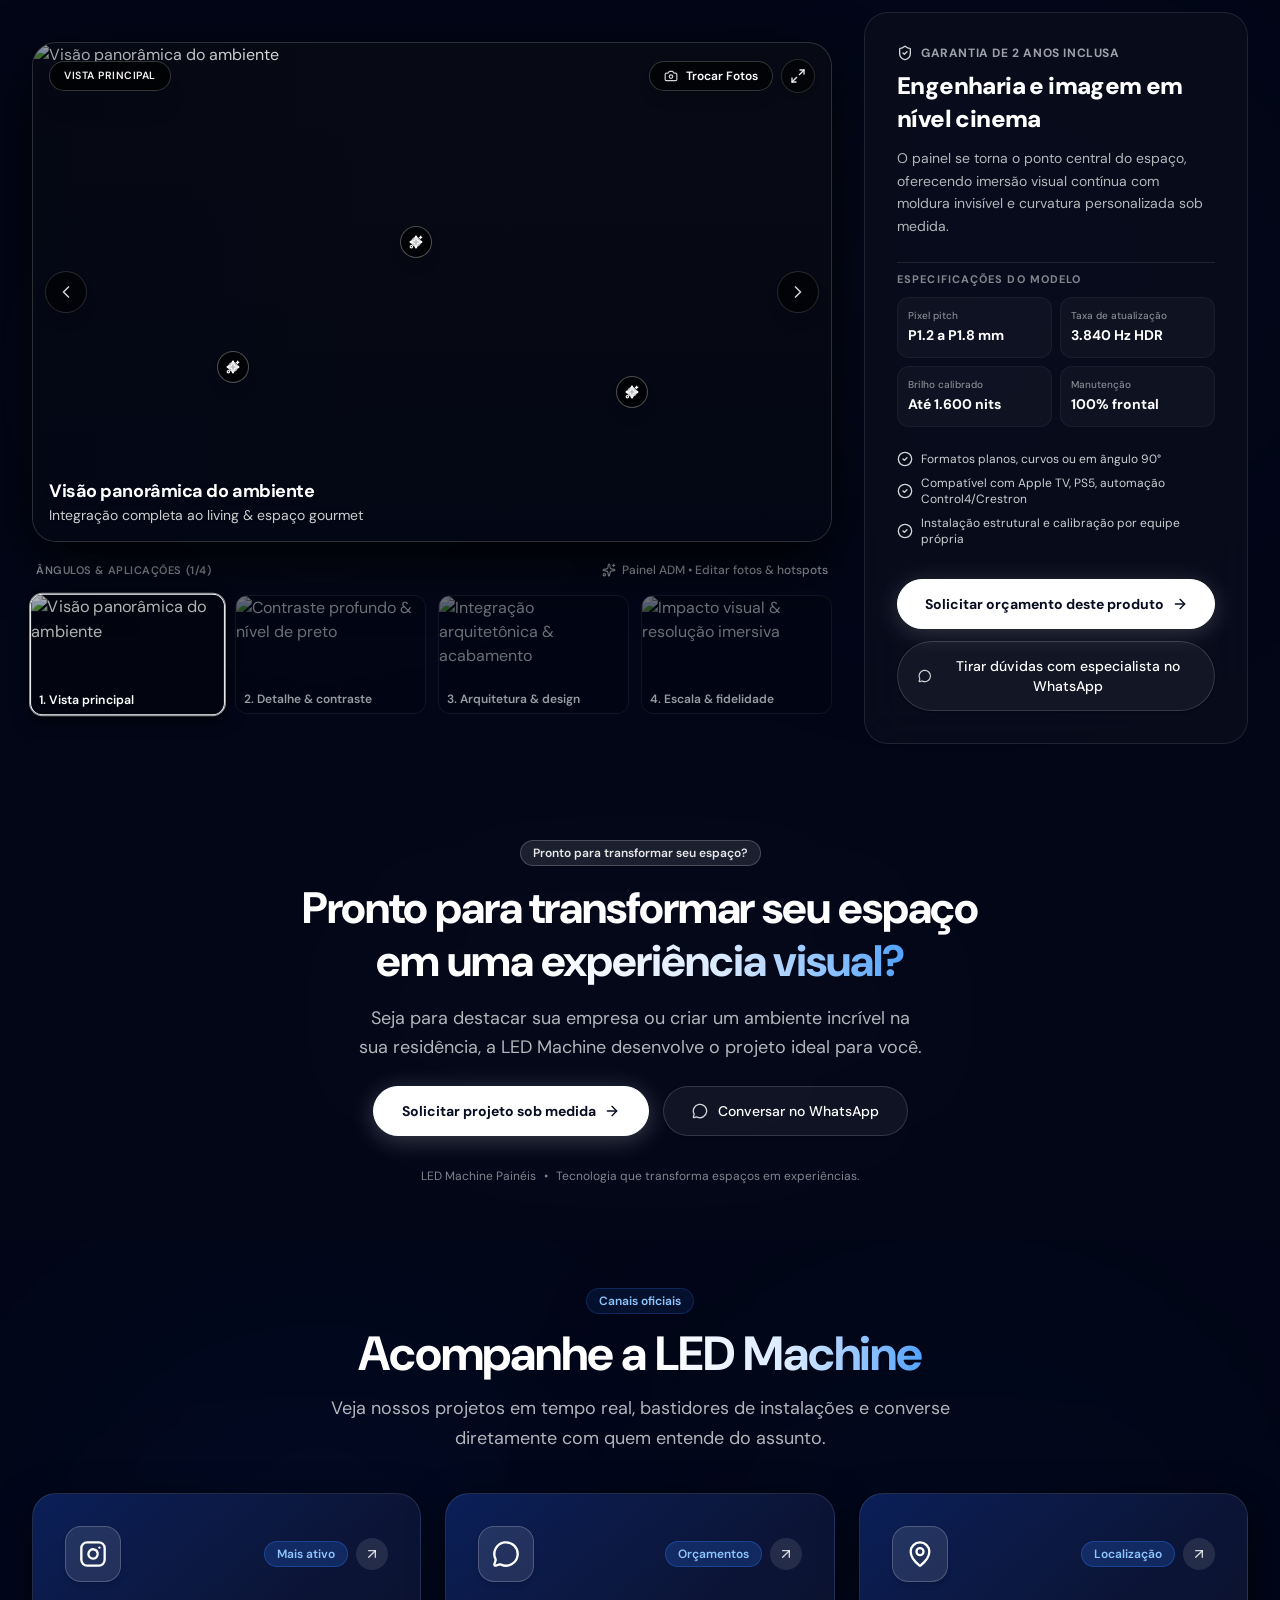
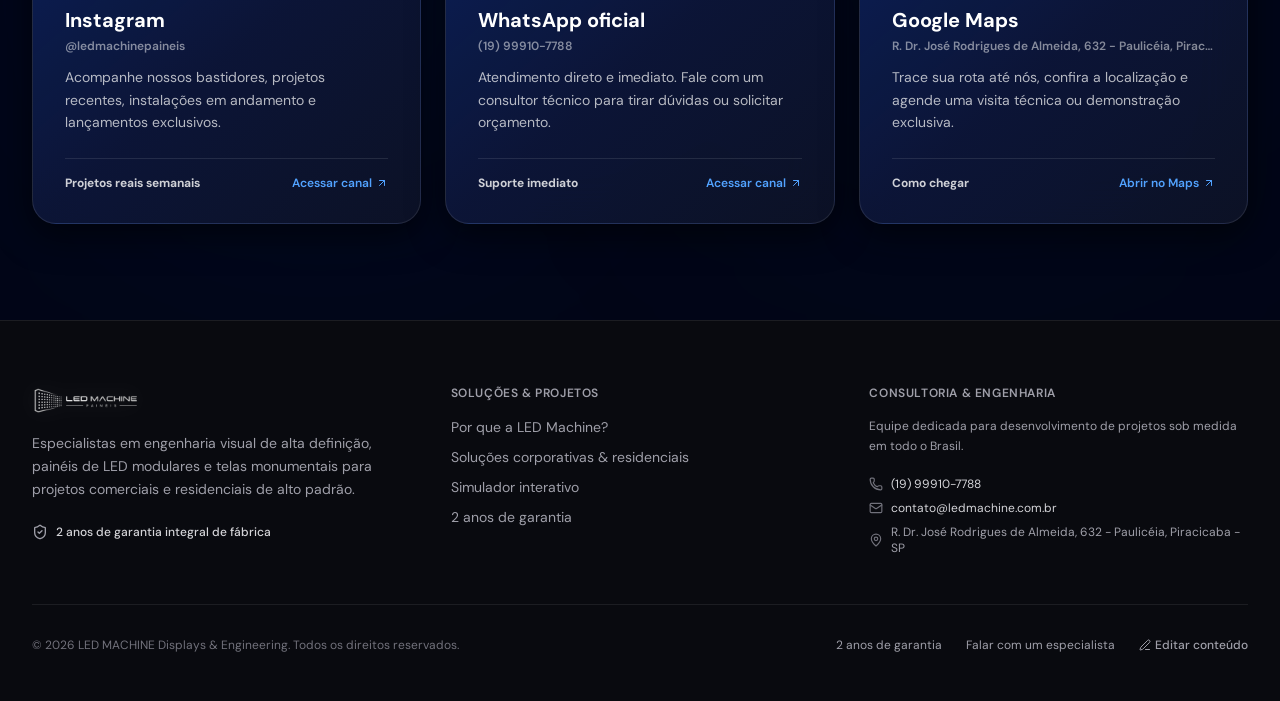
==== commit 22ef3474: "refactor: update content, technical specs, and assets - Refresh residential descriptions and added s" ====
--- a/hostinger_public_html/index.html
+++ b/hostinger_public_html/index.html
@@ -12,8 +12,8 @@
     <link rel="preconnect" href="https://fonts.googleapis.com">
     <link rel="preconnect" href="https://fonts.gstatic.com" crossorigin>
     <link href="https://fonts.googleapis.com/css2?family=DM+Sans:ital,opsz,wght@0,9..40,100..1000;1,9..40,100..1000&display=swap" rel="stylesheet">
-    <script type="module" crossorigin src="./assets/index-DTysBjjG.js"></script>
-    <link rel="stylesheet" crossorigin href="./assets/index-f1JLbpvz.css">
+    <script type="module" crossorigin src="./assets/index-D2hcUdqv.js"></script>
+    <link rel="stylesheet" crossorigin href="./assets/index-BH0Ir5Cd.css">
   </head>
   <body class="bg-[#020617] text-[#ffffff] font-sans antialiased overflow-x-hidden selection:bg-blue-600 selection:text-white">
     <div id="root"></div>
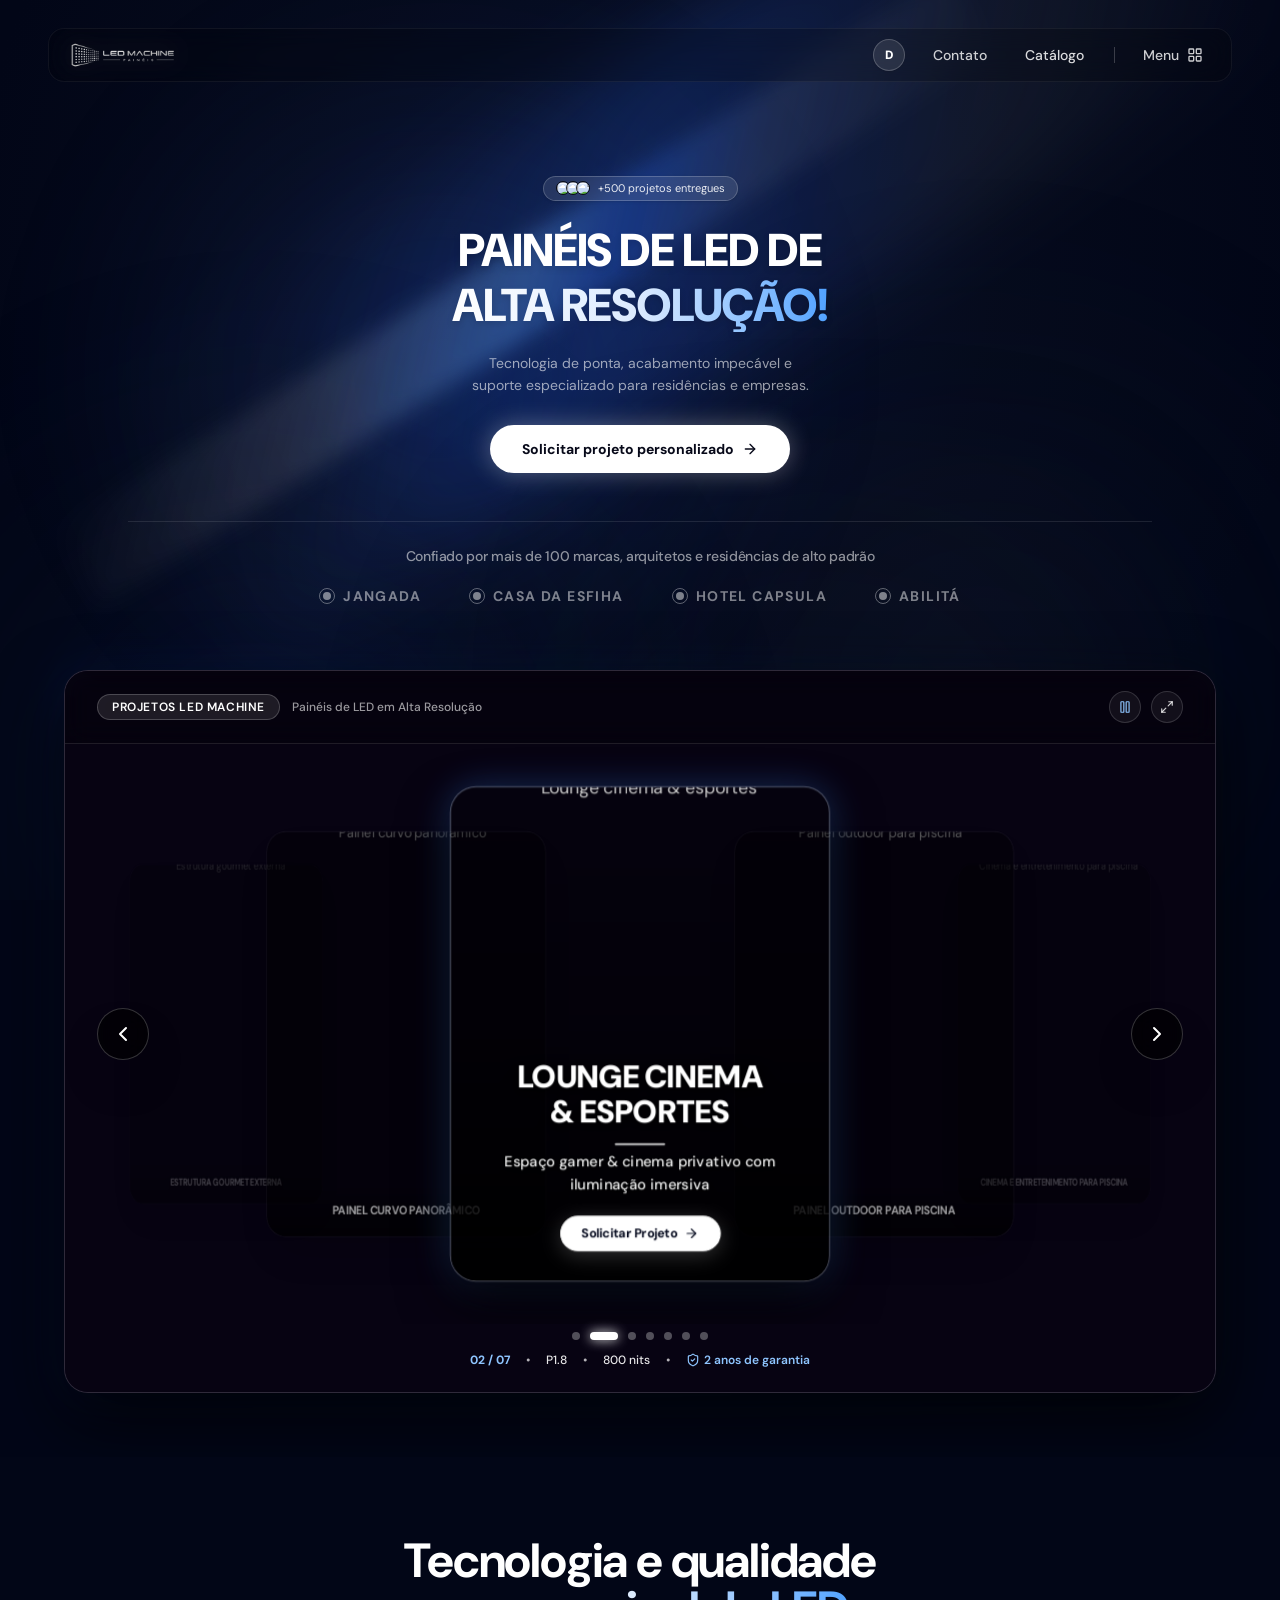
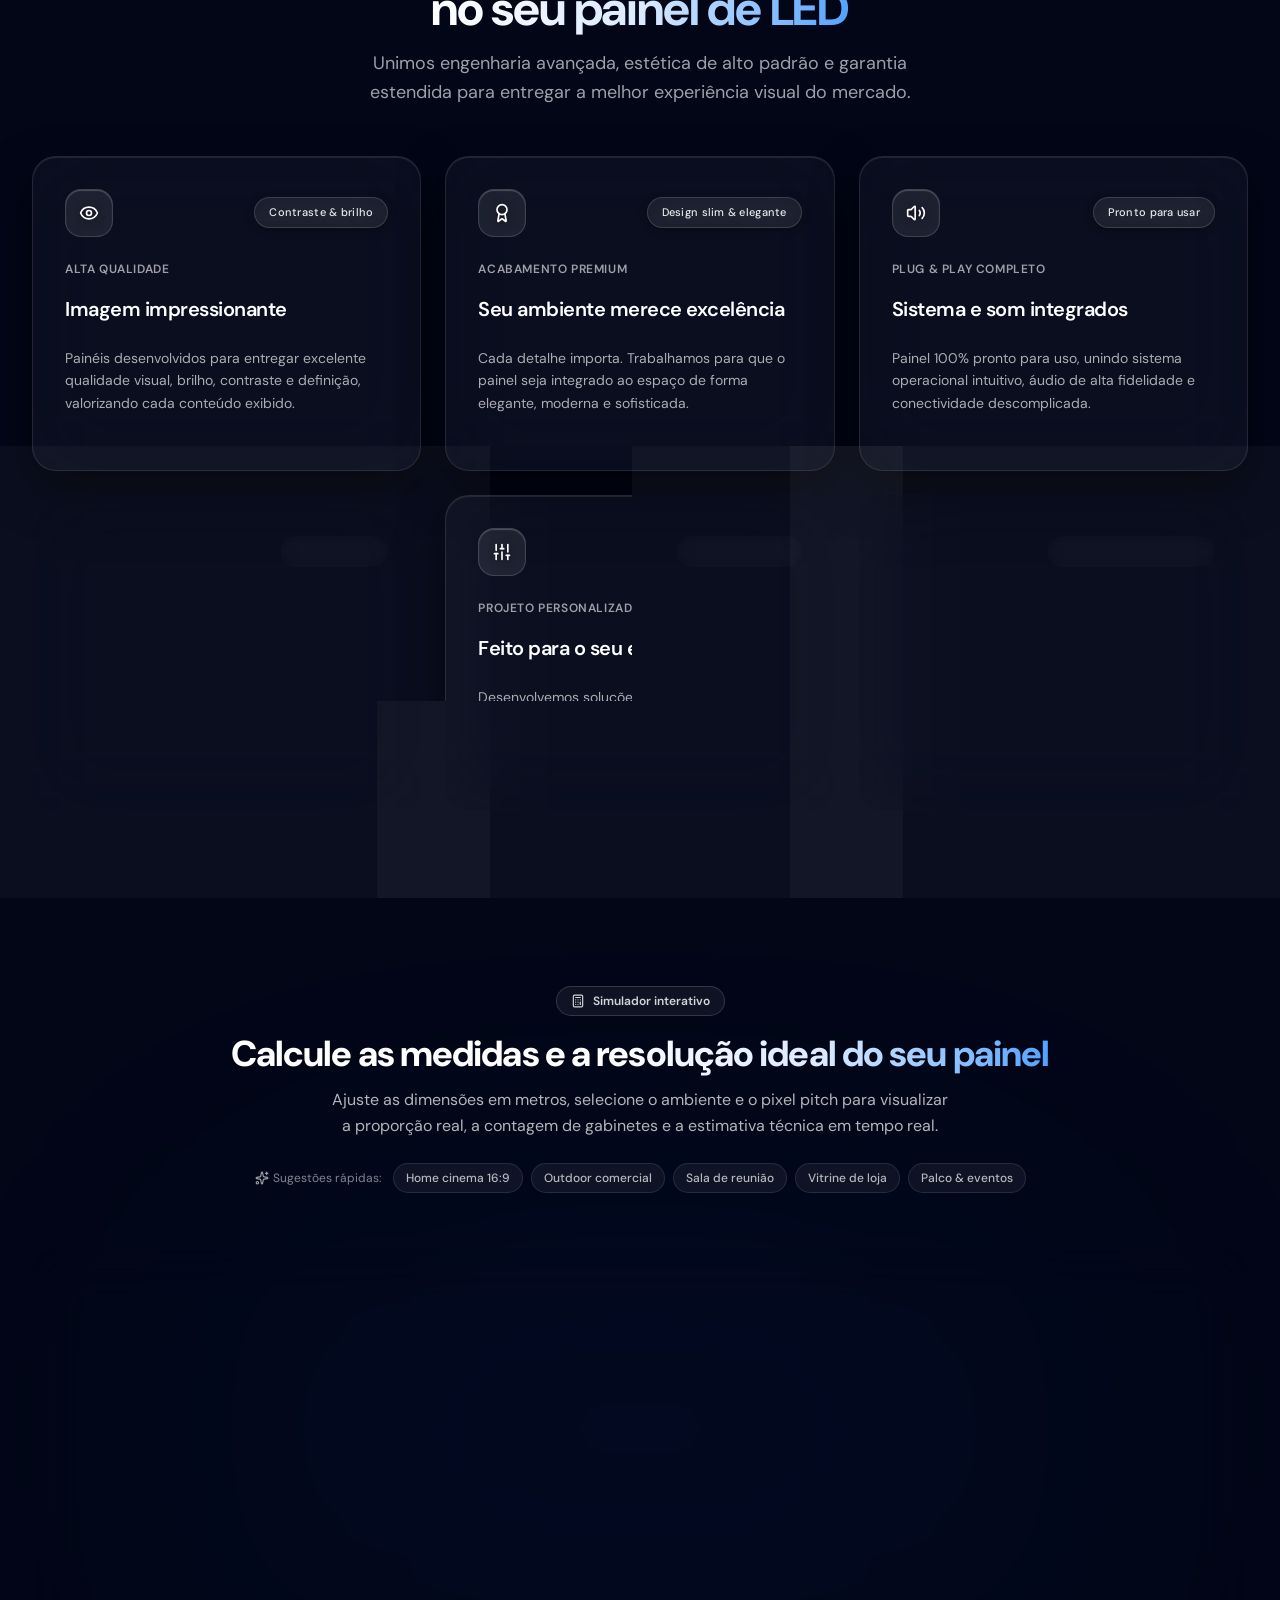
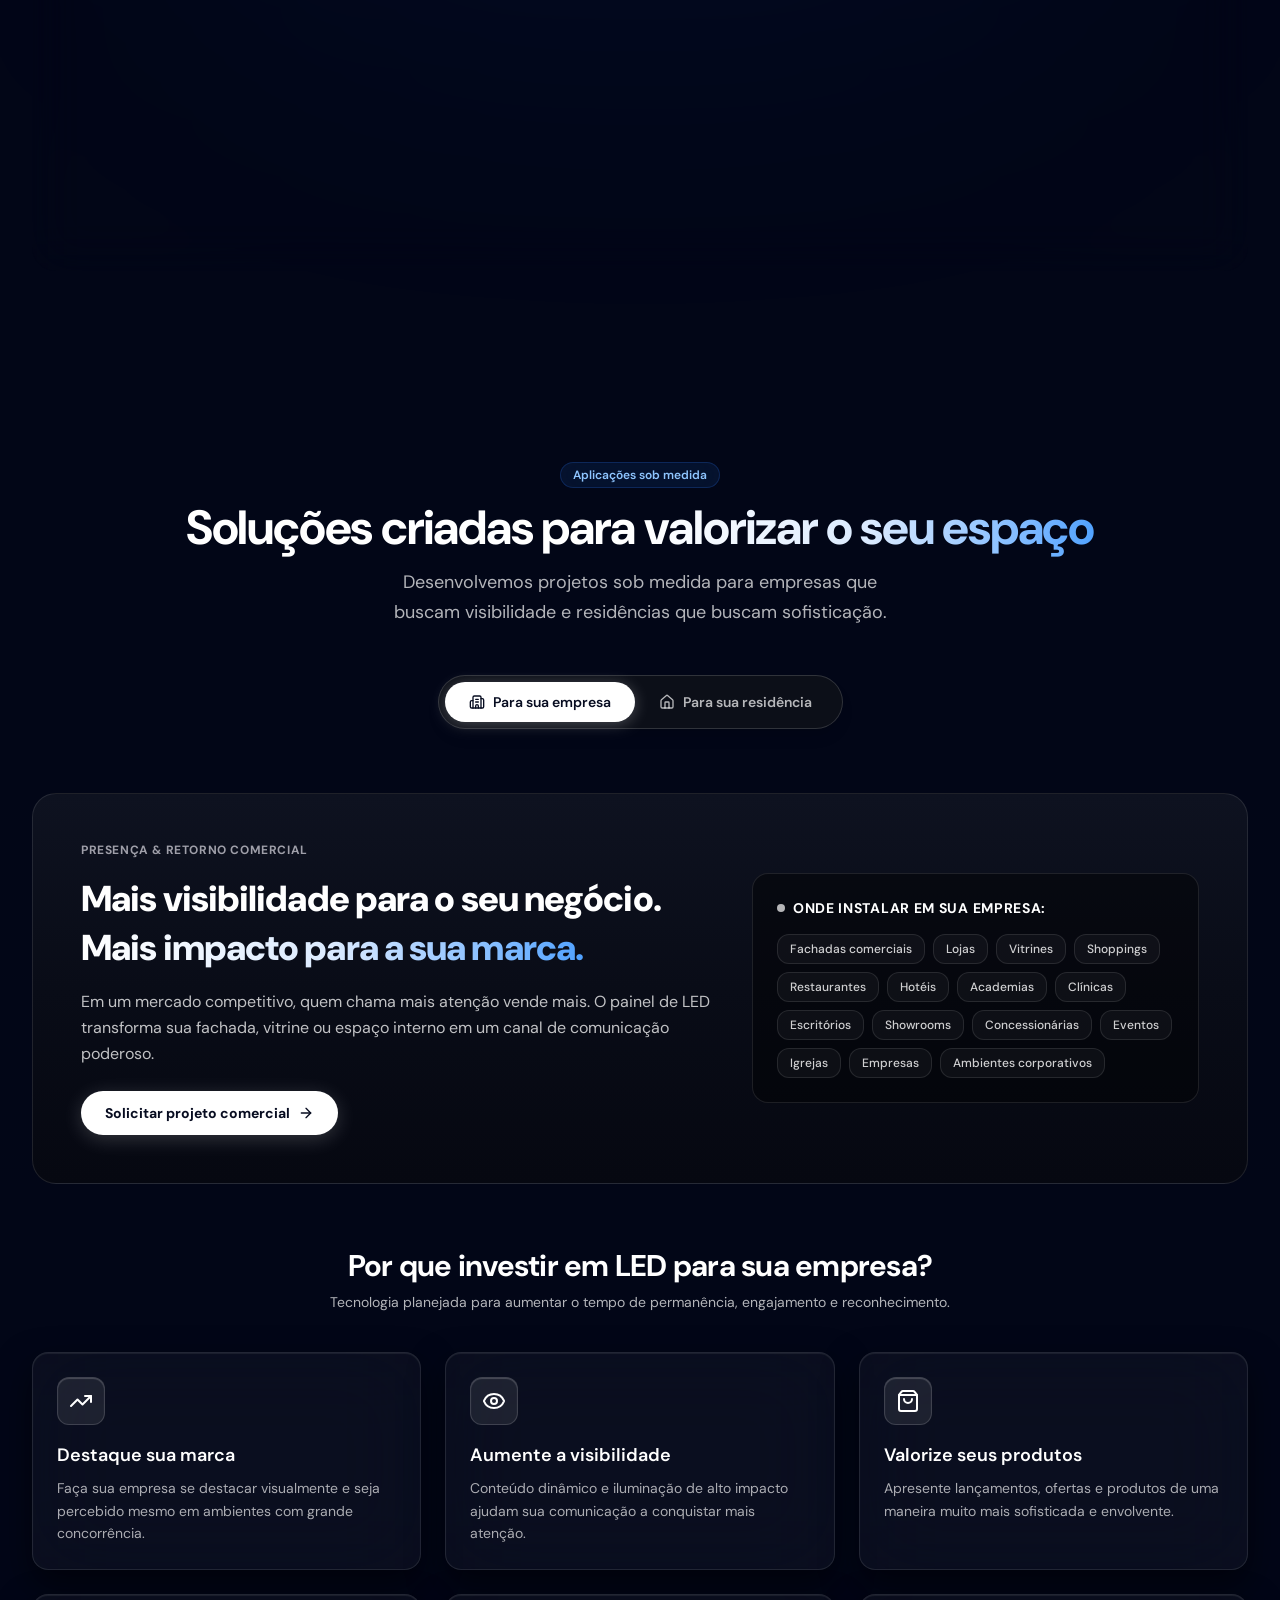
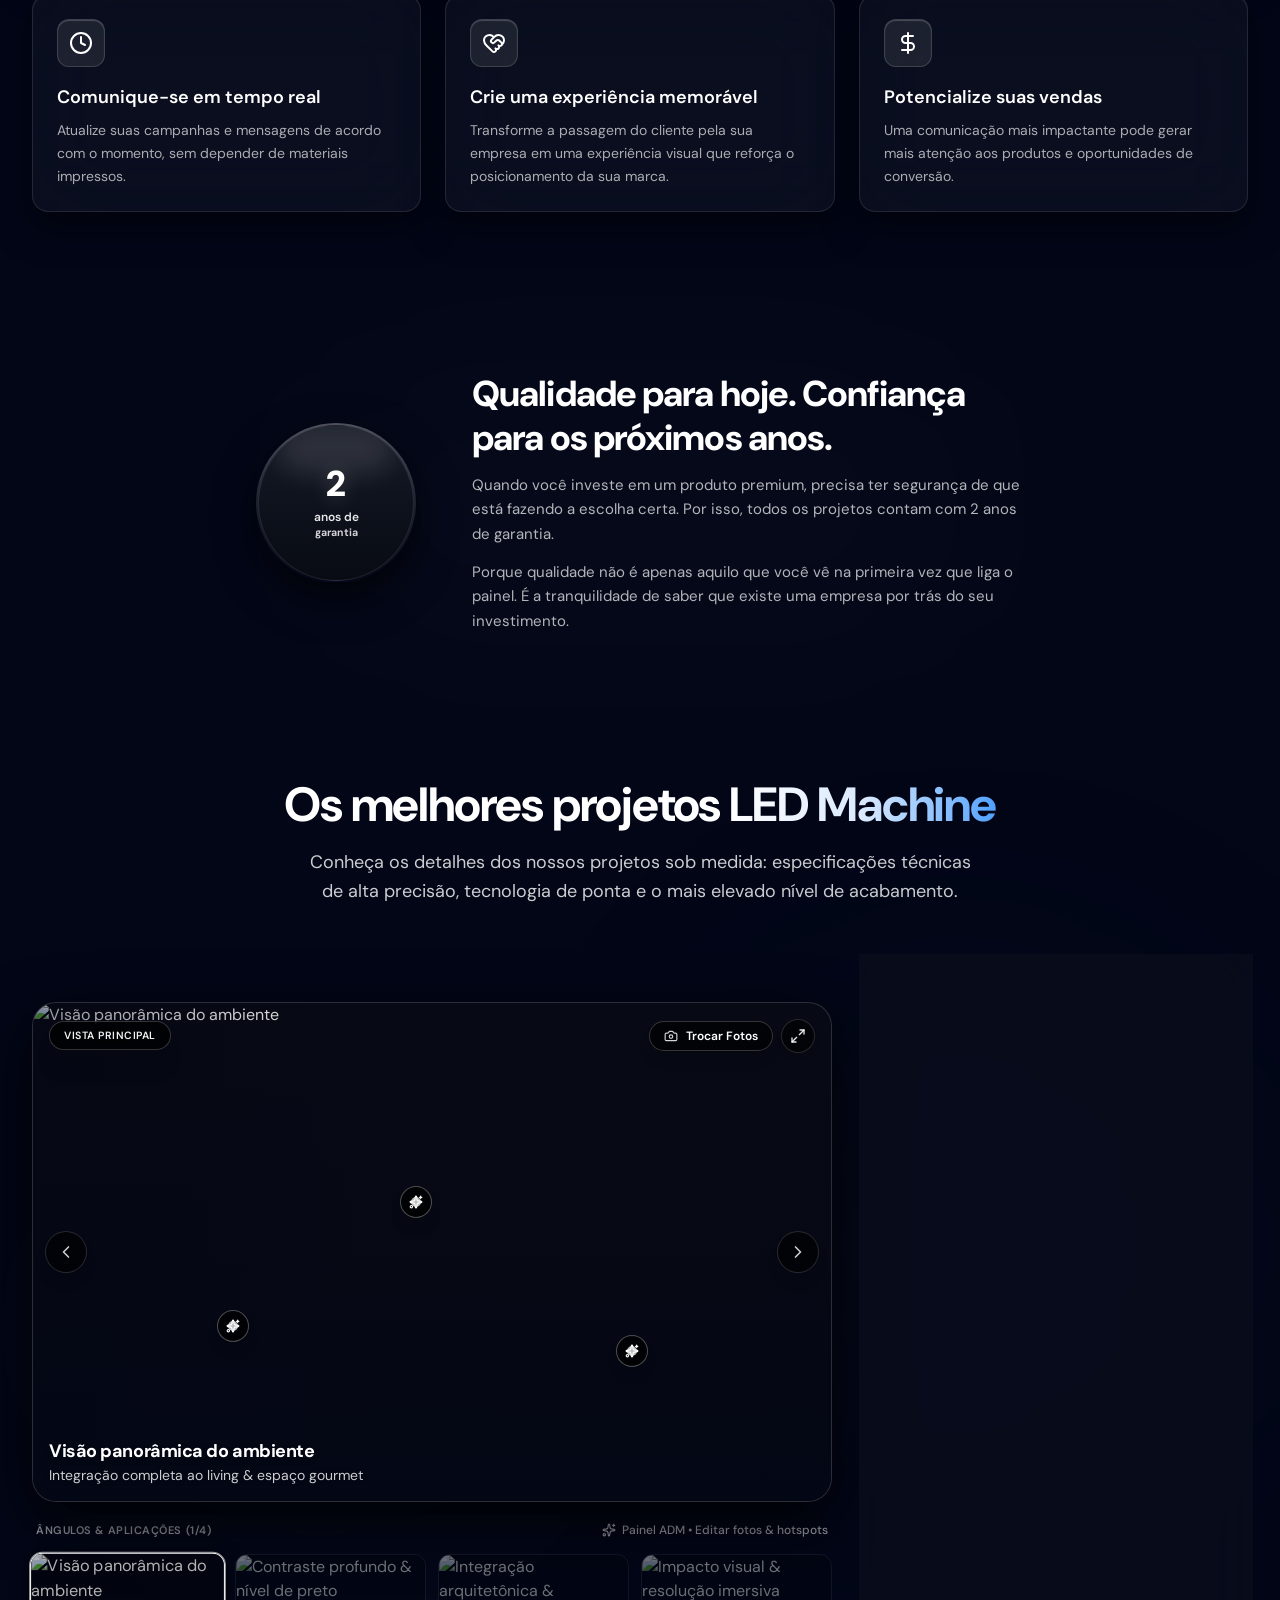
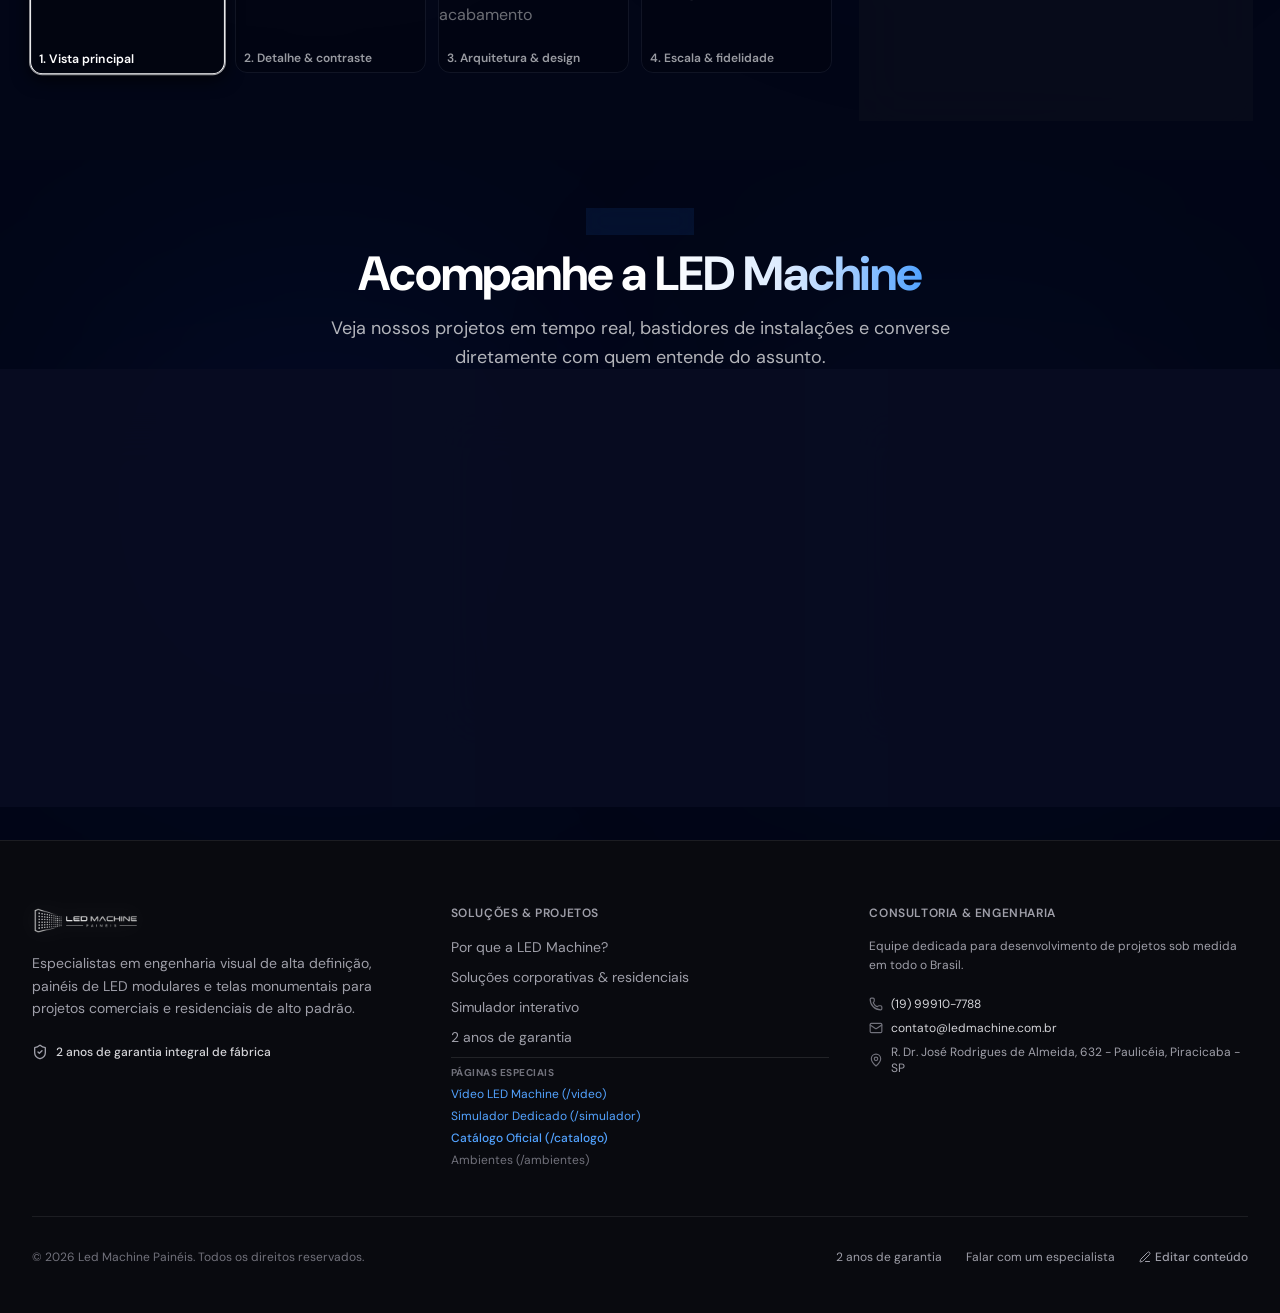
==== commit 7dd4fb70: "style: update UI text, remove tags and fix contrast - Clean up carousel and modal by removing projec" ====
--- a/hostinger_public_html/index.html
+++ b/hostinger_public_html/index.html
@@ -12,8 +12,8 @@
     <link rel="preconnect" href="https://fonts.googleapis.com">
     <link rel="preconnect" href="https://fonts.gstatic.com" crossorigin>
     <link href="https://fonts.googleapis.com/css2?family=DM+Sans:ital,opsz,wght@0,9..40,100..1000;1,9..40,100..1000&display=swap" rel="stylesheet">
-    <script type="module" crossorigin src="./assets/index-D2hcUdqv.js"></script>
-    <link rel="stylesheet" crossorigin href="./assets/index-BH0Ir5Cd.css">
+    <script type="module" crossorigin src="./assets/index-C6CXYpIe.js"></script>
+    <link rel="stylesheet" crossorigin href="./assets/index-CtKmyLyw.css">
   </head>
   <body class="bg-[#020617] text-[#ffffff] font-sans antialiased overflow-x-hidden selection:bg-blue-600 selection:text-white">
     <div id="root"></div>
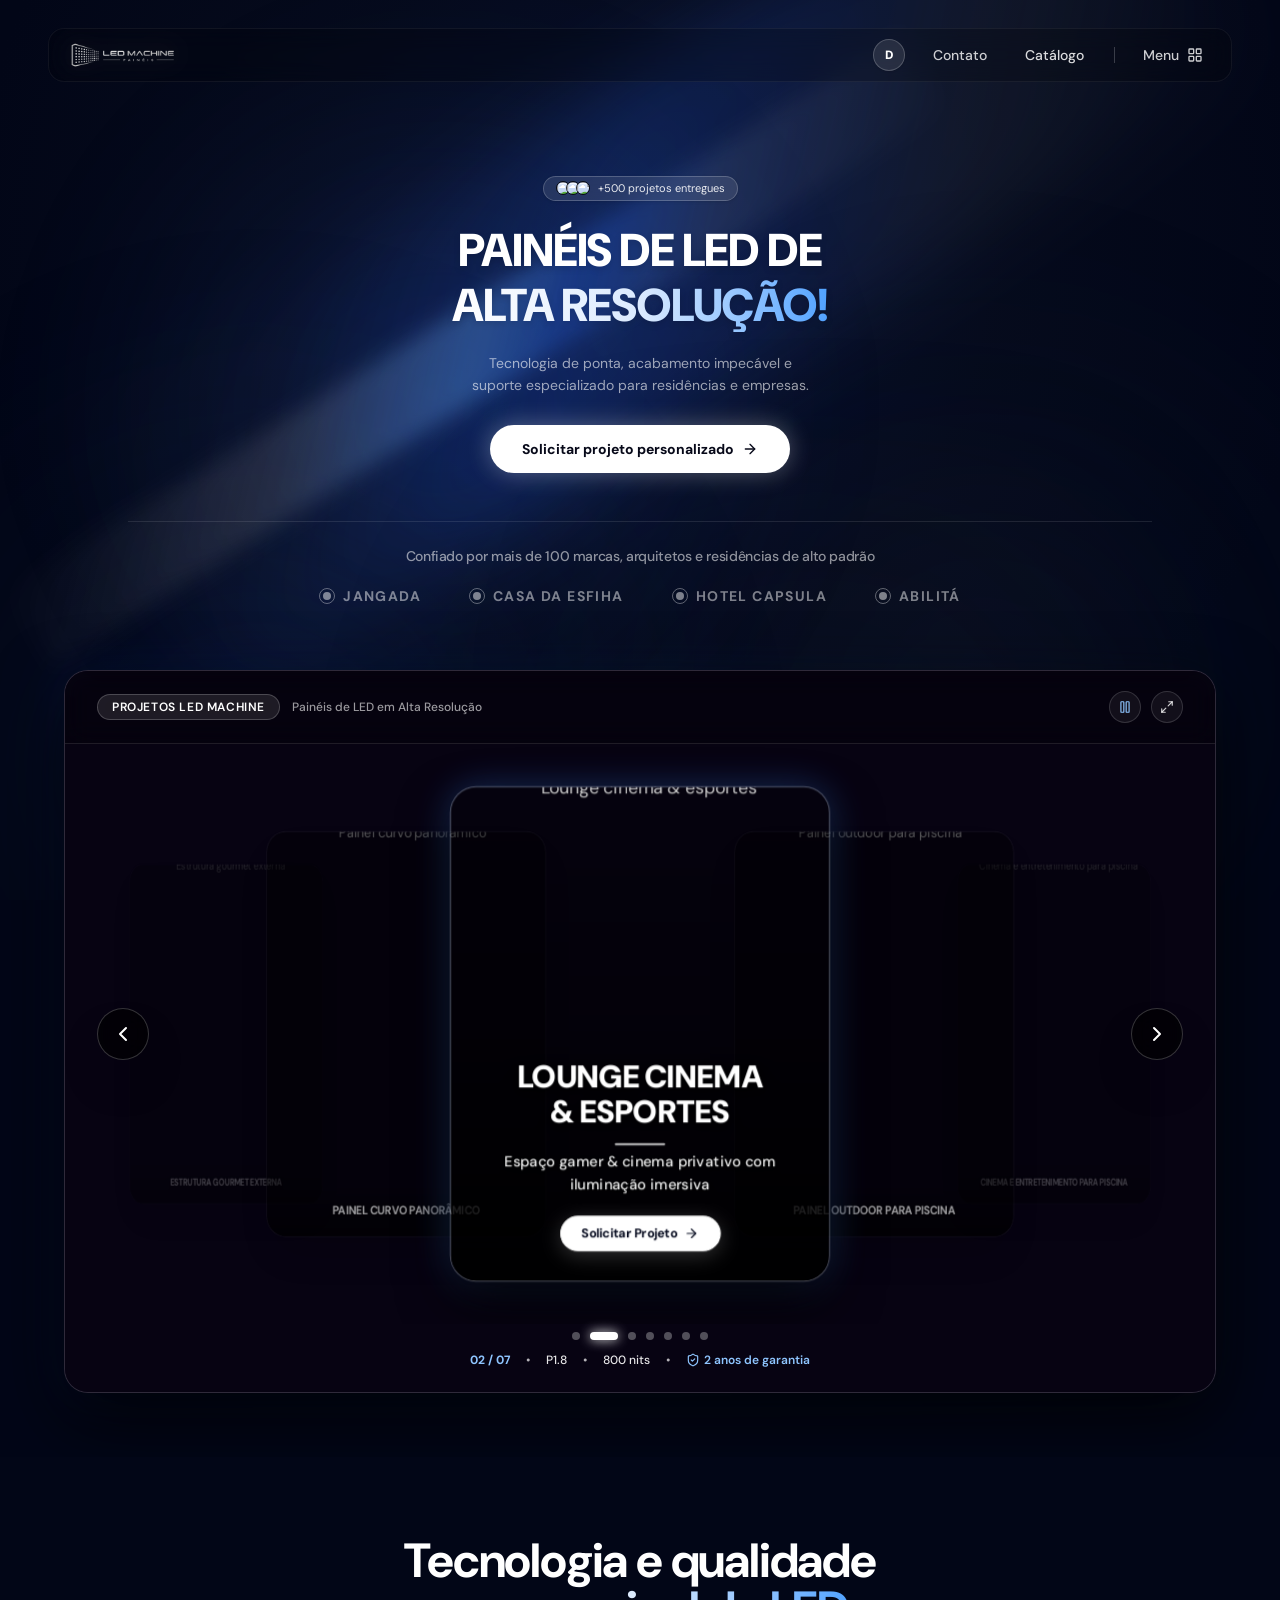
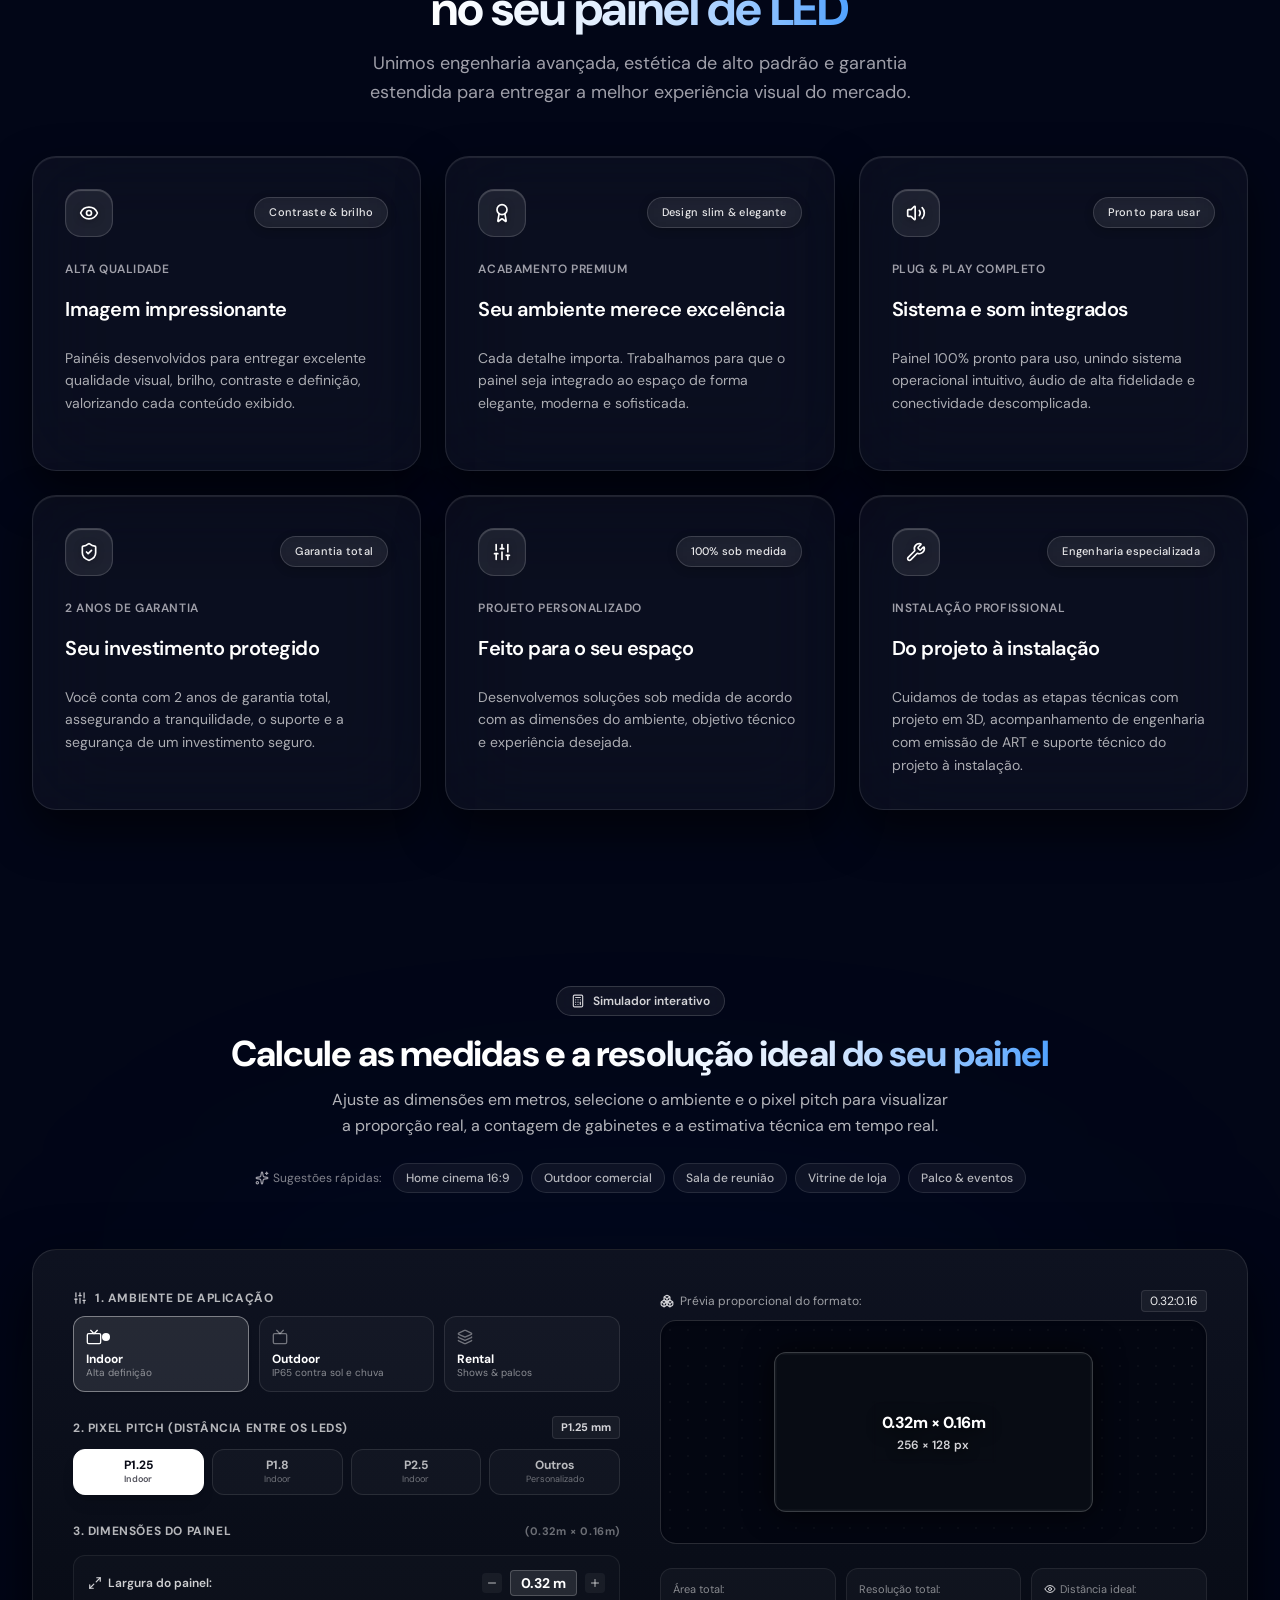
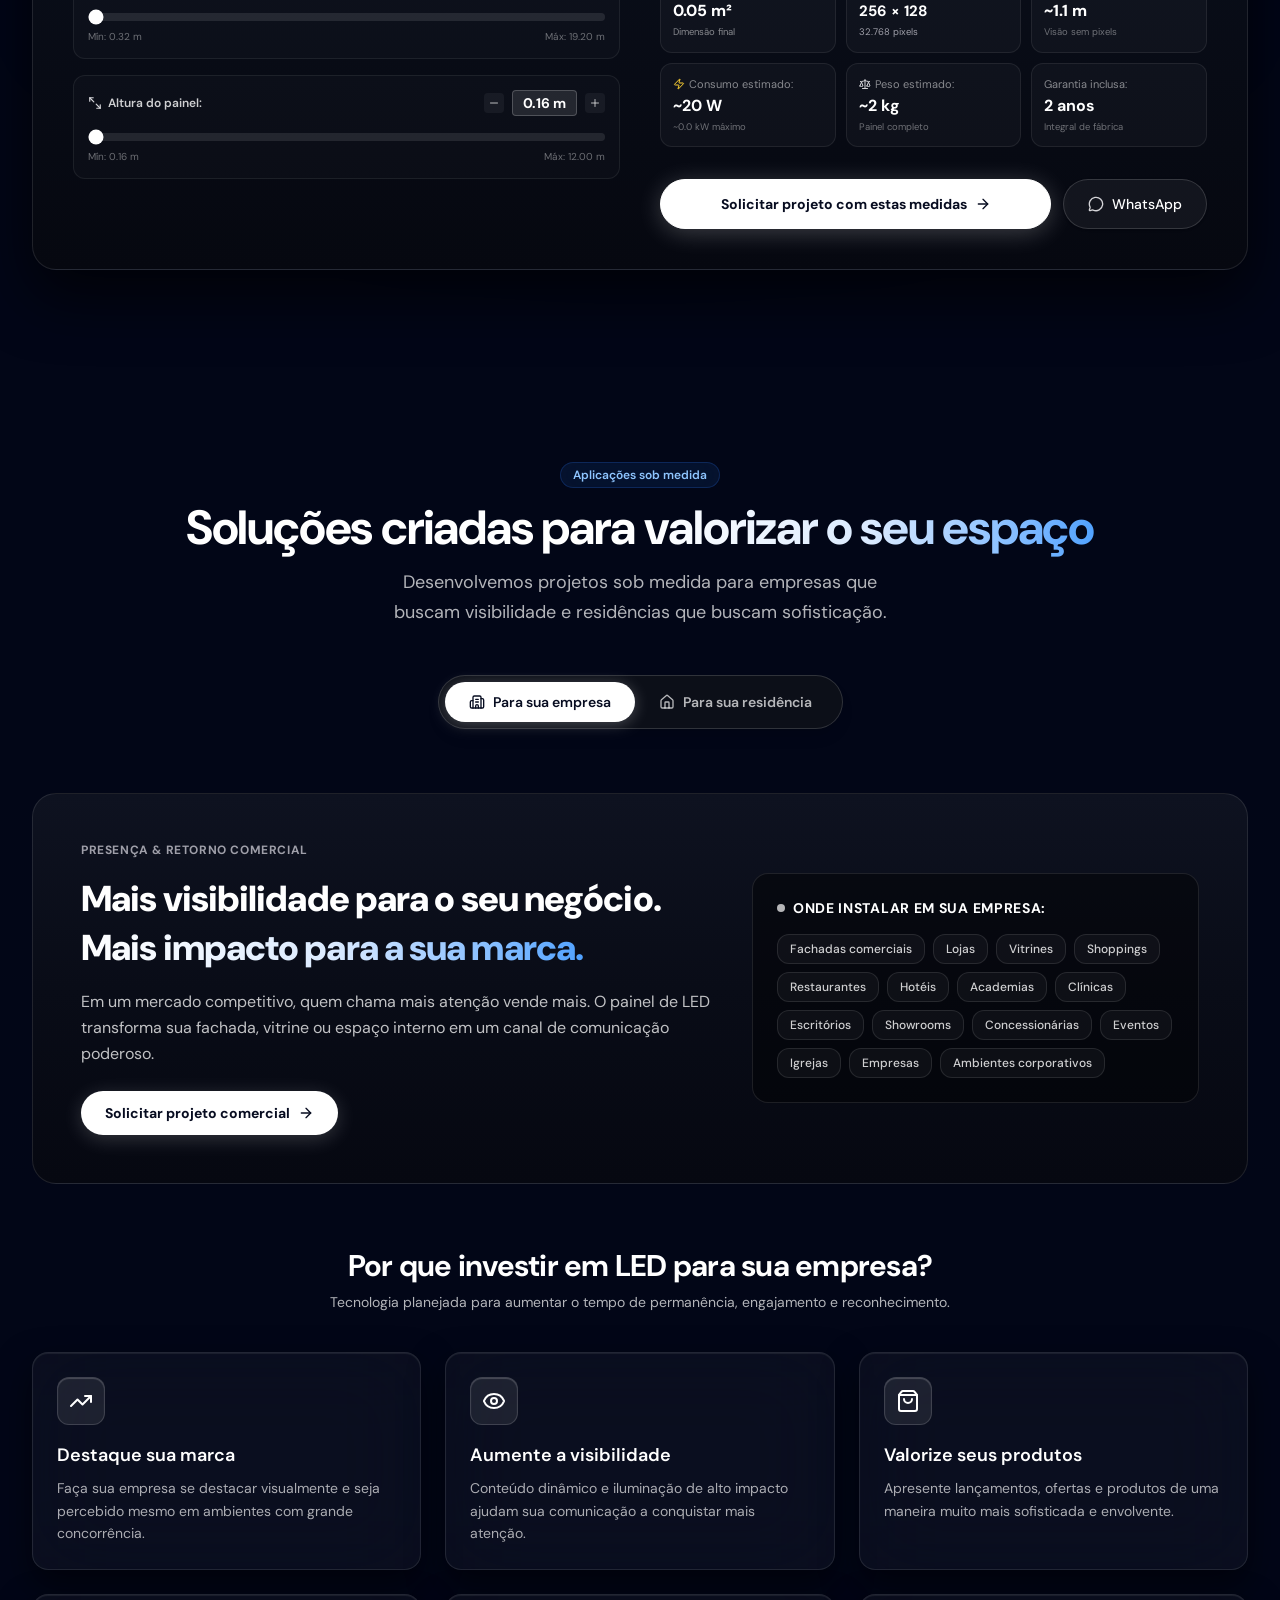
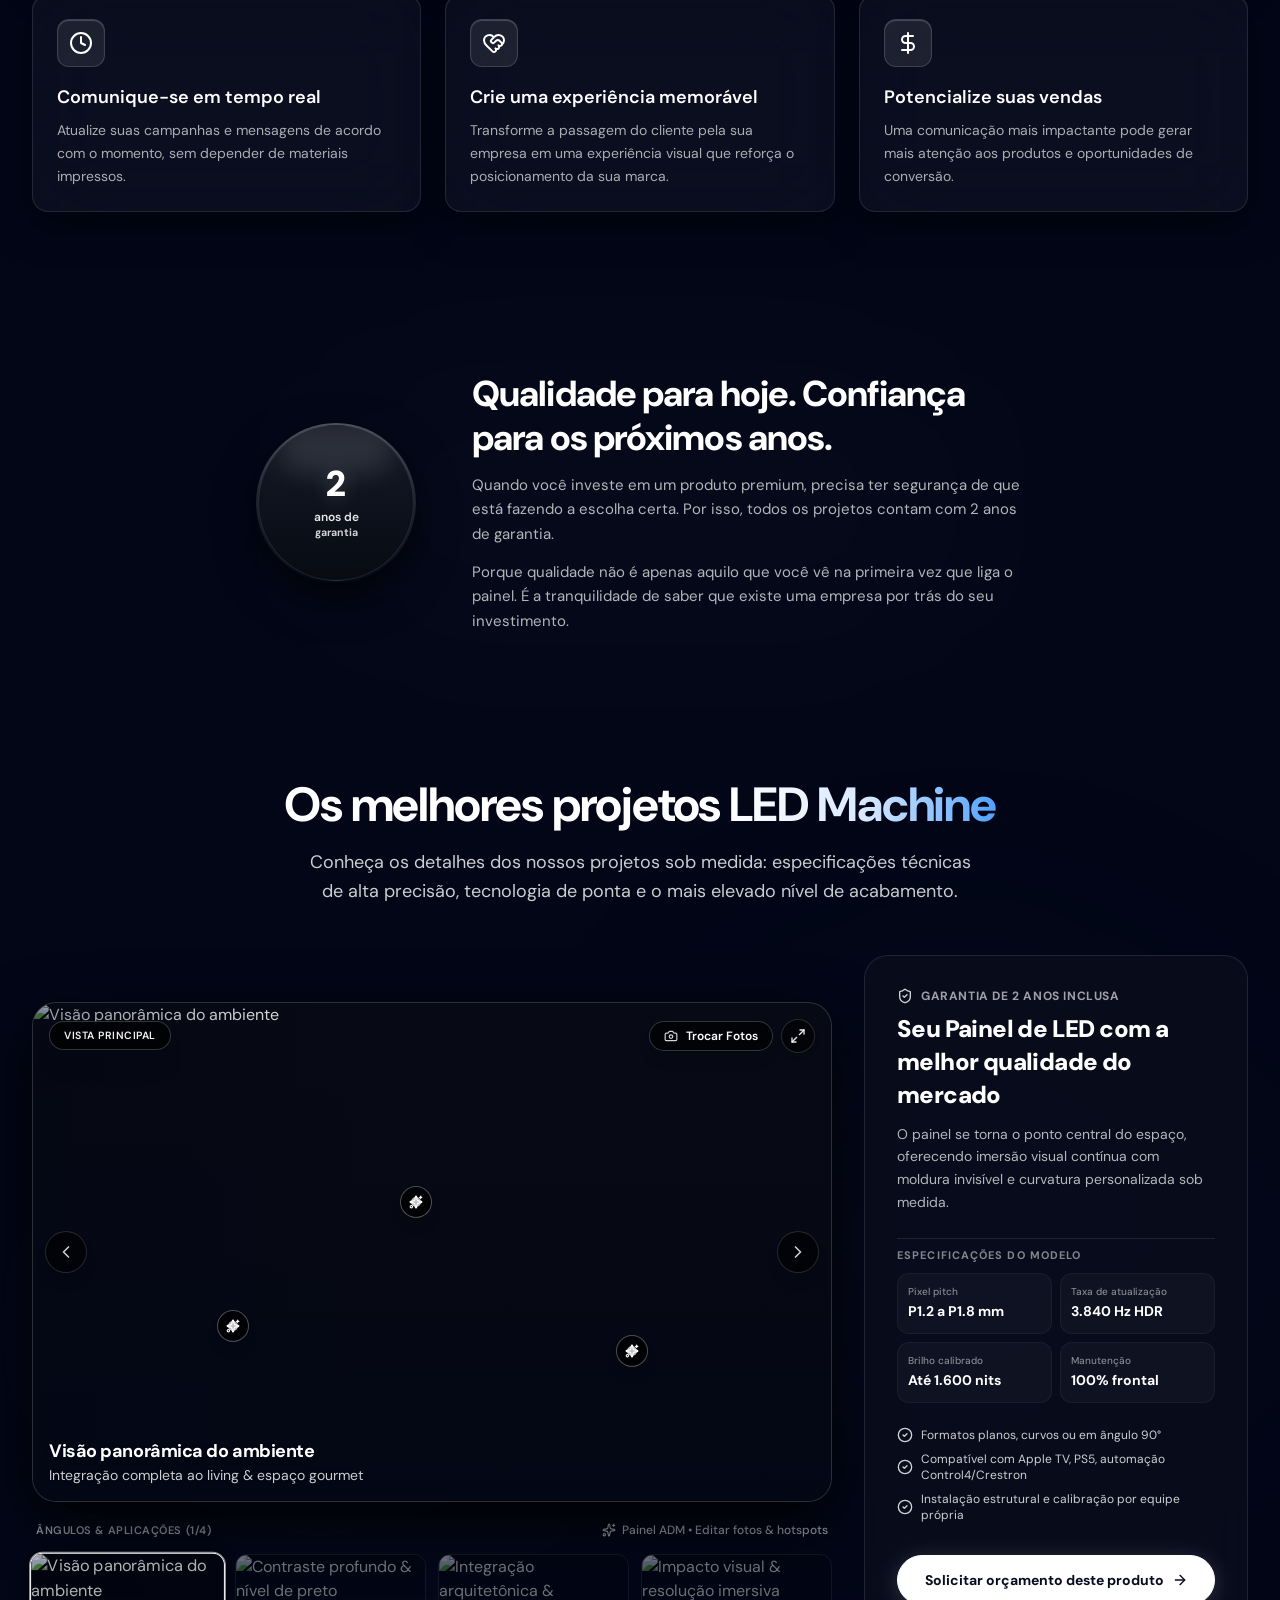
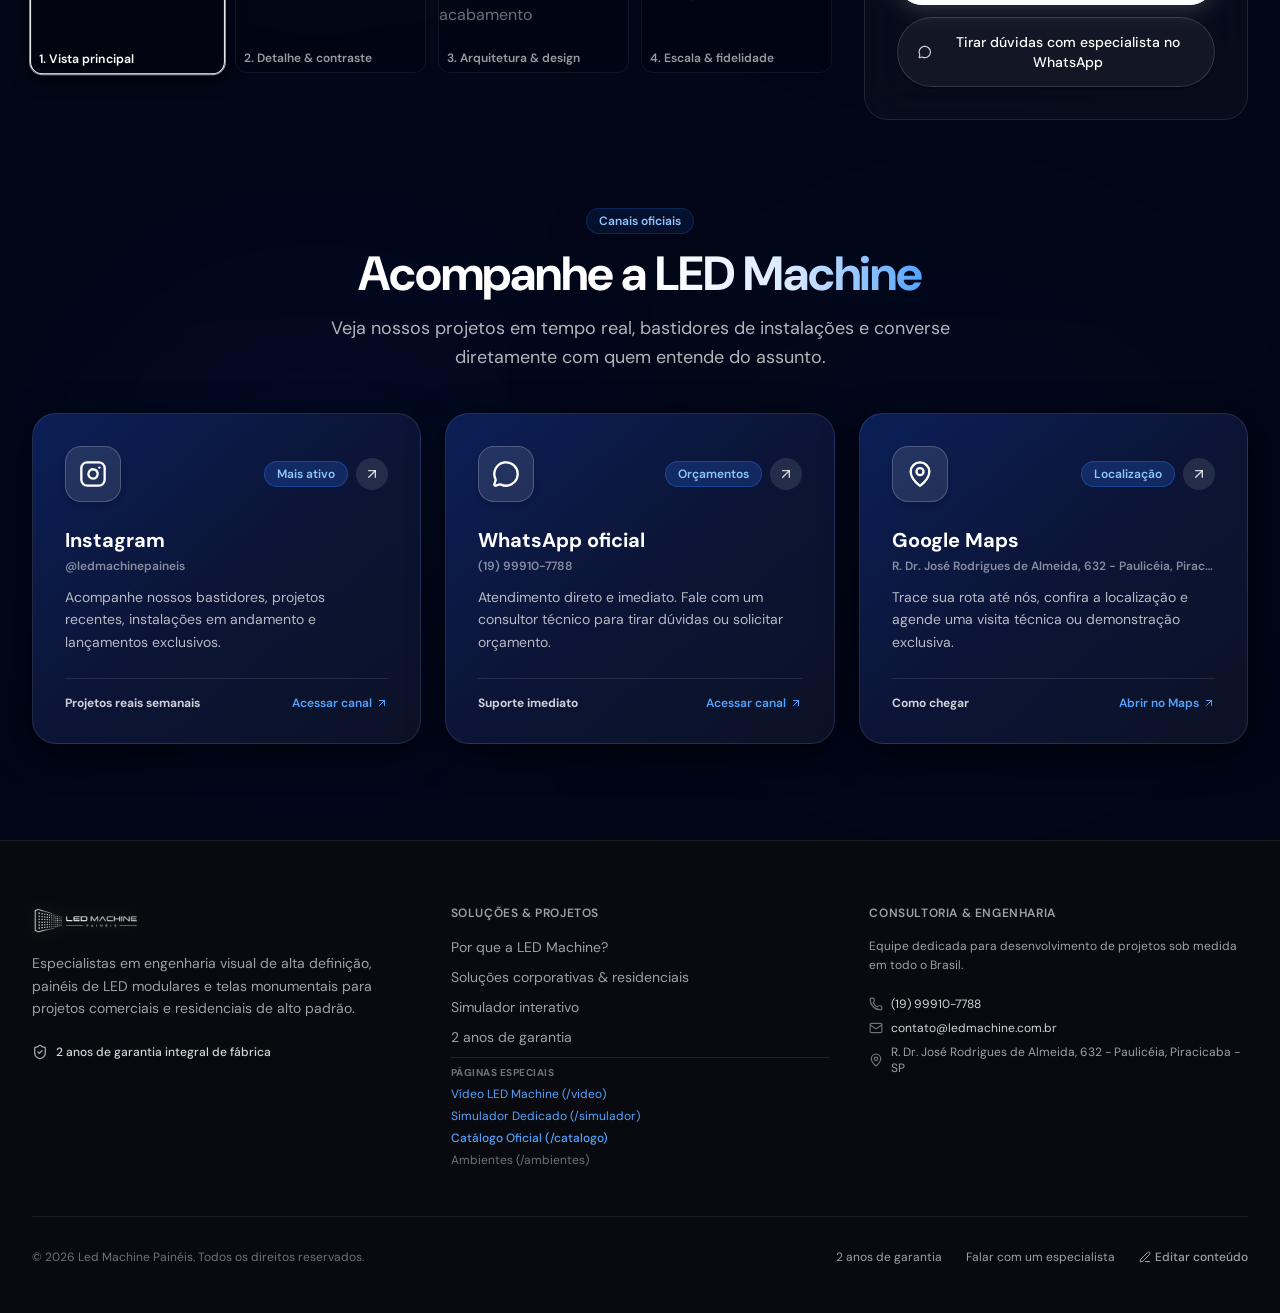
==== commit 1154e405: "style: improve catalog button aesthetics Refine catalog button styling for better consistency, visua" ====
--- a/hostinger_public_html/index.html
+++ b/hostinger_public_html/index.html
@@ -12,8 +12,8 @@
     <link rel="preconnect" href="https://fonts.googleapis.com">
     <link rel="preconnect" href="https://fonts.gstatic.com" crossorigin>
     <link href="https://fonts.googleapis.com/css2?family=DM+Sans:ital,opsz,wght@0,9..40,100..1000;1,9..40,100..1000&display=swap" rel="stylesheet">
-    <script type="module" crossorigin src="./assets/index-C6CXYpIe.js"></script>
-    <link rel="stylesheet" crossorigin href="./assets/index-CtKmyLyw.css">
+    <script type="module" crossorigin src="./assets/index-luFO_ywz.js"></script>
+    <link rel="stylesheet" crossorigin href="./assets/index-DFi_EEWA.css">
   </head>
   <body class="bg-[#020617] text-[#ffffff] font-sans antialiased overflow-x-hidden selection:bg-blue-600 selection:text-white">
     <div id="root"></div>
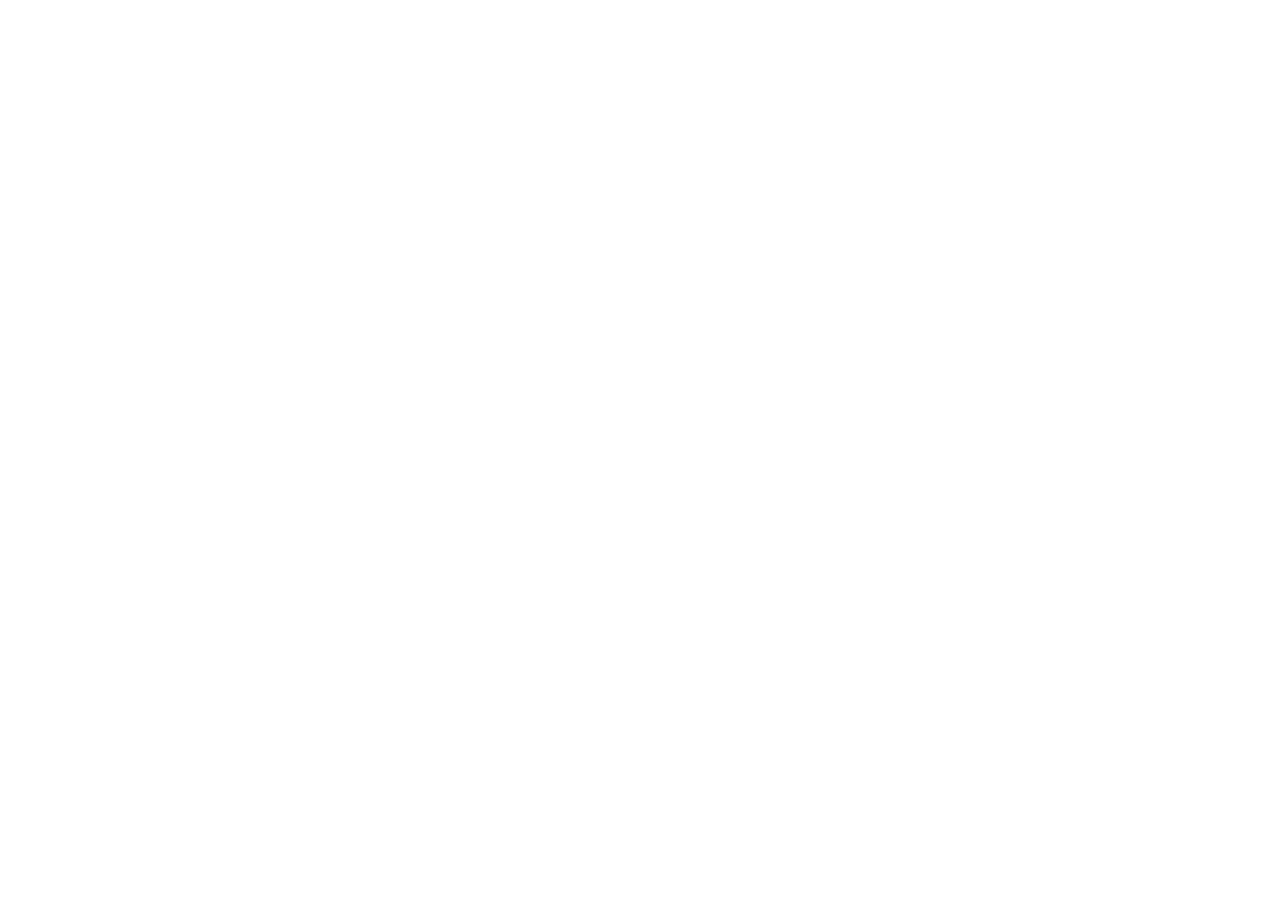
==== commit b08d803a: "build: fix static asset paths and server routing Update vite base path to root and refactor .htacces" ====
--- a/hostinger_public_html/index.html
+++ b/hostinger_public_html/index.html
@@ -12,8 +12,8 @@
     <link rel="preconnect" href="https://fonts.googleapis.com">
     <link rel="preconnect" href="https://fonts.gstatic.com" crossorigin>
     <link href="https://fonts.googleapis.com/css2?family=DM+Sans:ital,opsz,wght@0,9..40,100..1000;1,9..40,100..1000&display=swap" rel="stylesheet">
-    <script type="module" crossorigin src="./assets/index-luFO_ywz.js"></script>
-    <link rel="stylesheet" crossorigin href="./assets/index-DFi_EEWA.css">
+    <script type="module" crossorigin src="/assets/index-BYOu5E1m.js"></script>
+    <link rel="stylesheet" crossorigin href="/assets/index-k12yEScn.css">
   </head>
   <body class="bg-[#020617] text-[#ffffff] font-sans antialiased overflow-x-hidden selection:bg-blue-600 selection:text-white">
     <div id="root"></div>
